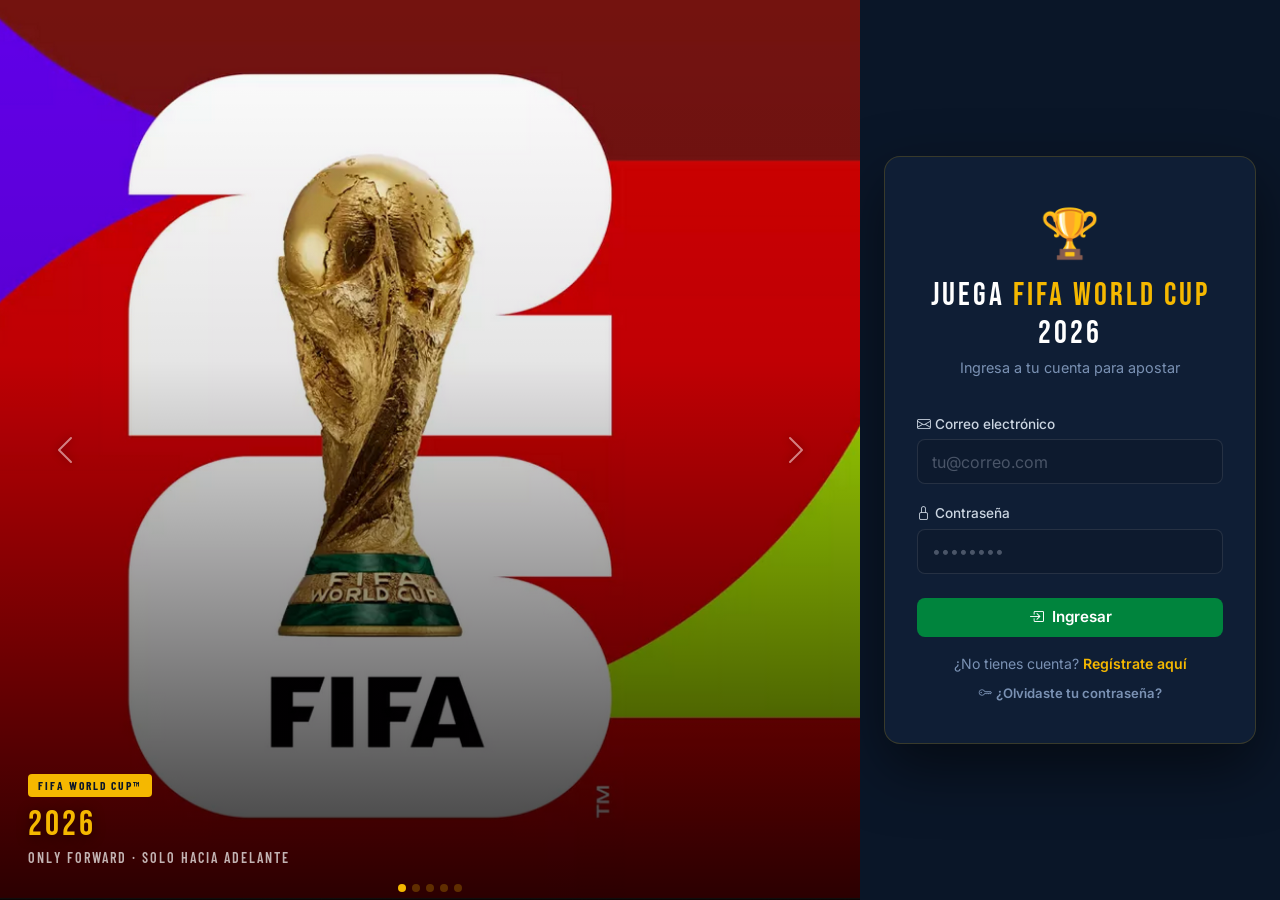
==== frontend/index.html @ bf416e82 "feat: foto de estadio en match cards - BD: columnas imagen_estadio y nombre_estadio en partidos - Ad" ====
<!DOCTYPE html>
<html lang="es">
<head>
  <meta charset="UTF-8" />
  <meta name="viewport" content="width=device-width, initial-scale=1.0" />
  <title>Polla FIFA WORLD CUP 2026 — Mis Apuestas</title>
  <link rel="stylesheet" href="https://cdn.jsdelivr.net/npm/bootstrap@5.3.3/dist/css/bootstrap.min.css" />
  <link rel="stylesheet" href="https://cdn.jsdelivr.net/npm/bootstrap-icons@1.11.3/font/bootstrap-icons.min.css" />
  <link rel="stylesheet" href="styles.css" />
</head>
<body>

<!-- Sidebar overlay + drawer -->
<div class="sidebar-overlay" id="sidebar-overlay"></div>
<div class="sidebar-drawer" id="sidebar-drawer">
  <div class="sidebar-header">
    <div class="sidebar-brand">JUEGA <span>FIFA</span> 2026 <span class="navbar-hosts"><span class="hflag">🇺🇸</span><span class="hflag">🇨🇦</span><span class="hflag">🇲🇽</span></span></div>
    <button class="sidebar-close" id="sidebar-close"><i class="bi bi-x-lg"></i></button>
  </div>
  <nav class="sidebar-nav">
    <a href="index.html" class="sidebar-link active"><i class="bi bi-controller"></i> Mis Apuestas</a>
    <a href="ranking.html" class="sidebar-link"><i class="bi bi-trophy"></i> Ranking</a>
    <a href="perfil.html" class="sidebar-link"><i class="bi bi-person-circle"></i> Perfil</a>
    <div class="sidebar-divider"></div>
    <a href="admin.html" class="sidebar-link sidebar-link-admin" id="sidebar-admin-link"><i class="bi bi-gear"></i> Panel Admin</a>
  </nav>
  <div class="sidebar-footer">
    <button class="sidebar-logout-btn" id="sidebar-logout"><i class="bi bi-box-arrow-right"></i> Cerrar sesión</button>
  </div>
</div>

<!-- Navbar -->
<nav class="navbar-wc d-flex align-items-center justify-content-between">
  <div class="d-flex align-items-center gap-2">
    <button class="nav-hamburger" id="nav-hamburger"><i class="bi bi-list"></i></button>
    <a class="navbar-brand-wc" href="index.html">
      JUEGA <span>FIFA WORLD CUP</span> 2026
      <span class="navbar-hosts">
        <span class="hflag" title="USA">🇺🇸</span>
        <span class="hflag" title="Canada">🇨🇦</span>
        <span class="hflag" title="México">🇲🇽</span>
      </span>
    </a>
  </div>
  <div class="d-flex align-items-center gap-2">
    <a href="ranking.html" class="btn-fifa-outline d-none d-sm-inline-block">
      <i class="bi bi-trophy me-1"></i> Ranking
    </a>
    <a href="perfil.html" class="btn-fifa-outline d-none d-sm-inline-block">
      <i class="bi bi-person-circle me-1"></i> Perfil
    </a>
    <button class="btn-danger-sm nav-logout-desktop" id="btn-logout">
      <i class="bi bi-box-arrow-right"></i> <span class="d-none d-sm-inline">Salir</span>
    </button>
  </div>
</nav>

<!-- Hero Carousel -->
<div class="hero-carousel-wrap">
  <div id="heroCarousel" class="carousel slide" data-bs-ride="carousel" data-bs-interval="5000">
    <div class="carousel-inner">

      <div class="carousel-item active">
        <div class="hero-carousel-item h1">
          <img src="img/fifa.jpg" alt="FIFA 2026" />
          <div class="hero-slide-content">
            <div class="hero-badge">🏆 FIFA WORLD CUP™ 2026</div>
            <h2>SOLO <span>HACIA</span> ADELANTE</h2>
            <p>48 equipos · 104 partidos · 16 sedes en 3 países</p>
          </div>
        </div>
      </div>

      <div class="carousel-item">
        <div class="hero-carousel-item h2">
          <img src="img/fifa1.png" alt="Sedes" />
          <div class="hero-slide-content">
            <div class="hero-badge">🌎 PAÍSES SEDE</div>
            <h2><span class="hero-flags">🇺🇸 🇨🇦 🇲🇽</span></h2>
            <p>Estados Unidos · Canadá · México — 11 jun al 19 jul 2026</p>
          </div>
        </div>
      </div>


      <div class="carousel-item">
        <div class="hero-carousel-item h3">
          <img src="img/host-cities.jpg" alt="Host Cities" />
          <div class="hero-slide-content">
            <div class="hero-badge">⚽ TU POLLA</div>
            <h2>APUESTA Y <span>GANA</span></h2>
            <p>Exacto = 3 pts · Ganador = 1 pt · Campeón = 5 pts</p>
          </div>
        </div>
      </div>

      <div class="carousel-item">
        <div class="hero-carousel-item h2">
          <img src="img/canada-cities.jpg" alt="Canadá" />
          <div class="hero-slide-content">
            <div class="hero-badge">🇨🇦 CANADÁ</div>
            <h2>VANCOUVER · <span>TORONTO</span></h2>
            <p>FIFA World Cup 2026™ Host Cities</p>
          </div>
        </div>
      </div>

      <div class="carousel-item">
        <div class="hero-carousel-item h2">
          <img src="img/estadio.jpg" alt="Estadio" />
          <div class="hero-slide-content">
            <h2>AZTECA<span> STADIUM</span></h2>
            <p>Estados Unidos · Canadá · México — 11 jun al 19 jul 2026</p>
          </div>
        </div>
      </div>



    </div>
    <button class="carousel-control-prev" type="button" data-bs-target="#heroCarousel" data-bs-slide="prev">
      <span class="carousel-control-prev-icon"></span>
    </button>
    <button class="carousel-control-next" type="button" data-bs-target="#heroCarousel" data-bs-slide="next">
      <span class="carousel-control-next-icon"></span>
    </button>
    <div class="carousel-indicators" style="bottom:.5rem">
      <button type="button" data-bs-target="#heroCarousel" data-bs-slide-to="0" class="active"></button>
      <button type="button" data-bs-target="#heroCarousel" data-bs-slide-to="1"></button>
      <button type="button" data-bs-target="#heroCarousel" data-bs-slide-to="2"></button>
      <button type="button" data-bs-target="#heroCarousel" data-bs-slide-to="3"></button>
      <button type="button" data-bs-target="#heroCarousel" data-bs-slide-to="4"></button>
    </div>
  </div>
</div>

<div class="page-wrap">

  <!-- Header -->
  <div class="page-header">
    <h1><i class="bi bi-soccer-ball" style="font-size:1.6rem;vertical-align:middle;margin-right:.4rem;color:var(--gold)"></i>MIS APUESTAS</h1>
    <p>Ingresa el marcador exacto que crees que va a ser en cada partido.</p>
  </div>

  <!-- Champion section -->
  <div class="campeon-card">
    <span class="campeon-trophy">🏆</span>
    <div class="campeon-info">
      <h3>Campeón del Mundial</h3>
      <p>Acertar el campeón te da <strong style="color:var(--gold)">5 puntos</strong> al final del torneo</p>
    </div>
    <div class="campeon-controls">
      <select id="sel-campeon" class="form-select">
        <option value="">— Elige un país —</option>
      </select>
      <button class="btn-fifa-gold" id="btn-campeon">
        <i class="bi bi-star me-1"></i> Apostar campeón
      </button>
    </div>
  </div>

  <!-- Phase tabs -->
  <div class="phase-tabs" id="tabs-fases"></div>

  <!-- Matches grid -->
  <div class="matches-grid" id="partidos-grid">
    <div class="empty-state">
      <span class="spinner-wc" style="width:2rem;height:2rem;border-width:3px"></span>
      <h3 style="margin-top:1rem">Cargando partidos...</h3>
    </div>
  </div>

</div>

<div id="toast-container"></div>

<script src="https://cdn.jsdelivr.net/npm/bootstrap@5.3.3/dist/js/bootstrap.bundle.min.js"></script>
<script>
const API    = "https://polla-api-production.up.railway.app";
const TOKEN  = localStorage.getItem("token");
const NOMBRE = localStorage.getItem("nombre") || "";
const ROL    = localStorage.getItem("rol") || "usuario";

if (!TOKEN) window.location.href = "login.html";

document.getElementById("btn-logout").addEventListener("click", () => {
  localStorage.clear();
  window.location.href = "login.html";
});

// ── Sidebar móvil ──
(function() {
  const hamburger = document.getElementById("nav-hamburger");
  const drawer    = document.getElementById("sidebar-drawer");
  const overlay   = document.getElementById("sidebar-overlay");
  const closeBtn  = document.getElementById("sidebar-close");
  const logoutBtn = document.getElementById("sidebar-logout");
  const adminLink = document.getElementById("sidebar-admin-link");
  if (localStorage.getItem("rol") === "admin") adminLink.style.display = "flex";
  function open()  { drawer.classList.add("open"); overlay.classList.add("open"); document.body.style.overflow = "hidden"; }
  function close() { drawer.classList.remove("open"); overlay.classList.remove("open"); document.body.style.overflow = ""; }
  hamburger.addEventListener("click", open);
  overlay.addEventListener("click", close);
  closeBtn.addEventListener("click", close);
  logoutBtn.addEventListener("click", () => { localStorage.clear(); window.location.href = "login.html"; });
})();

const EQUIPOS = [
  "🇦🇷 Argentina","🇧🇷 Brasil","🇫🇷 Francia","🇪🇸 España","🇩🇪 Alemania",
  "🇵🇹 Portugal","🏴󠁧󠁢󠁥󠁮󠁧󠁿 Inglaterra","🇳🇱 Países Bajos","🇧🇪 Bélgica","🇺🇾 Uruguay",
  "🇲🇽 México","🇺🇸 Estados Unidos","🇨🇦 Canadá","🇯🇵 Japón","🇰🇷 Corea del Sur",
  "🇲🇦 Marruecos","🇸🇳 Senegal","🇨🇴 Colombia","🇨🇱 Chile","🇨🇷 Costa Rica",
  "🇵🇱 Polonia","🇷🇸 Serbia","🇦🇺 Australia","🇬🇭 Ghana","🇸🇦 Arabia Saudita"
];

const selCampeon = document.getElementById("sel-campeon");
EQUIPOS.forEach(eq => {
  const opt = document.createElement("option");
  opt.value = eq;
  opt.textContent = eq;
  selCampeon.appendChild(opt);
});

function toast(msg, tipo = "success") {
  const t = document.createElement("div");
  t.className = `toast-wc toast-${tipo}`;
  t.textContent = msg;
  document.getElementById("toast-container").appendChild(t);
  setTimeout(() => t.remove(), 3500);
}

function headers() {
  return { "Content-Type": "application/json", "Authorization": `Bearer ${TOKEN}` };
}

function formatFecha(fechaStr) {
  const d = new Date(fechaStr);
  return d.toLocaleDateString("es-CL", {
    weekday: "short", day: "numeric", month: "short",
    hour: "2-digit", minute: "2-digit",
    timeZone: "America/Santiago"
  });
}

function estaAbierto(partido) {
  return !partido.finalizado && new Date() < new Date(partido.fecha);
}

async function cargarMiCampeon() {
  try {
    const res  = await fetch(`${API}/mi-campeon`, { headers: headers() });
    const data = await res.json();
    if (data.campeon) selCampeon.value = data.campeon;
  } catch (_) {}
}

document.getElementById("btn-campeon").addEventListener("click", async () => {
  const campeon = selCampeon.value;
  if (!campeon) { toast("Selecciona un equipo primero", "error"); return; }
  try {
    const res  = await fetch(`${API}/campeon`, {
      method: "POST", headers: headers(),
      body: JSON.stringify({ campeon })
    });
    const data = await res.json();
    if (!res.ok) { toast(data.error || "Error al apostar campeón", "error"); return; }
    toast(`✅ Campeón apostado: ${campeon}`);
  } catch (_) {
    toast("Error de conexión", "error");
  }
});

let partidos   = [];
let faseActiva = "";

async function cargarPartidos() {
  try {
    const res = await fetch(`${API}/partidos`, { headers: headers() });
    partidos  = await res.json();
    construirTabs();
    renderPartidos();
  } catch (_) {
    document.getElementById("partidos-grid").innerHTML = `
      <div class="empty-state">
        <span class="empty-icon">⚠️</span>
        <h3>No se pudo cargar los partidos</h3>
        <p>Verifica que el servidor esté activo</p>
      </div>`;
  }
}

function construirTabs() {
  const fases = [...new Set(partidos.map(p => p.fase))];
  faseActiva  = fases[0] || "";
  const cont  = document.getElementById("tabs-fases");
  cont.innerHTML = "";
  fases.forEach(fase => {
    const btn = document.createElement("button");
    btn.className = "phase-tab" + (fase === faseActiva ? " active" : "");
    btn.textContent = fase;
    btn.addEventListener("click", () => {
      faseActiva = fase;
      cont.querySelectorAll(".phase-tab").forEach(b => b.classList.remove("active"));
      btn.classList.add("active");
      renderPartidos();
    });
    cont.appendChild(btn);
  });
}

function renderPartidos() {
  const grid  = document.getElementById("partidos-grid");
  const lista = partidos.filter(p => p.fase === faseActiva);
  if (!lista.length) {
    grid.innerHTML = `<div class="empty-state"><span class="empty-icon">📭</span><h3>No hay partidos en esta fase</h3></div>`;
    return;
  }
  grid.innerHTML = lista.map(p => tarjetaPartido(p)).join("");
  lista.forEach(p => {
    const btn = document.getElementById(`btn-apostar-${p.id}`);
    if (btn) btn.addEventListener("click", () => registrarApuesta(p.id));
  });
}

function tarjetaPartido(p) {
  const abierto    = estaAbierto(p);
  const yaApostado = p.goles_local_apostado !== null && p.goles_local_apostado !== undefined;
  const intentos   = p.intentos || 0;
  const bloqueado  = yaApostado && intentos >= 2;
  const clases     = ["match-card", p.finalizado ? "finalizado" : "", yaApostado ? "apostado" : ""].join(" ");

  let puntosHTML = "";
  if (p.finalizado && yaApostado) {
    const pts = calcularPuntosLocal(p);
    const cls = pts === 3 ? "pts-3" : pts === 1 ? "pts-1" : "pts-0";
    const ico = pts === 3 ? "⭐" : pts === 1 ? "✓" : "✗";
    puntosHTML = `<div class="text-center mt-2">
      <span class="pts-badge ${cls}">${ico} ${pts} pt${pts !== 1 ? "s" : ""}</span>
    </div>`;
  }

  const centroVS = p.finalizado
    ? `<div class="result-score">${p.goles_local} - ${p.goles_visita}</div>`
    : `<div class="vs-label">VS</div>`;

  // Intento badge (only shown when match is open and user has bet)
  const intentoBadge = abierto && yaApostado ? `
    <div class="text-center mb-2">
      <span class="pts-badge ${bloqueado ? 'pts-0' : 'pts-1'}" style="font-size:.7rem;padding:.2rem .6rem">
        <i class="bi bi-${bloqueado ? 'lock-fill' : 'arrow-repeat'} me-1"></i>
        ${bloqueado ? 'Sin intentos' : `${intentos}/2 intentos`}
      </span>
    </div>` : "";

  let apuestaHTML;
  if (abierto && !bloqueado) {
    apuestaHTML = `
    ${intentoBadge}
    <div class="bet-inputs">
      <input type="number" class="bet-input" min="0" max="20"
             value="${yaApostado ? p.goles_local_apostado : 0}" id="gl-${p.id}" />
      <span class="bet-separator">–</span>
      <input type="number" class="bet-input" min="0" max="20"
             value="${yaApostado ? p.goles_visita_apostado : 0}" id="gv-${p.id}" />
    </div>
    <button class="btn-fifa-green w-100" id="btn-apostar-${p.id}">
      <i class="bi bi-${yaApostado ? 'pencil' : 'check-circle'} me-1"></i>
      ${yaApostado ? "Actualizar apuesta" : "Apostar"}
    </button>`;
  } else if (abierto && bloqueado) {
    apuestaHTML = `
    <div class="bet-inputs">
      <input type="number" class="bet-input" value="${p.goles_local_apostado}" disabled />
      <span class="bet-separator">–</span>
      <input type="number" class="bet-input" value="${p.goles_visita_apostado}" disabled />
    </div>
    <p class="match-closed-msg" style="color:var(--red)">
      <i class="bi bi-lock-fill me-1"></i>Límite de 2 intentos alcanzado
    </p>`;
  } else if (yaApostado) {
    apuestaHTML = `
    <div class="bet-inputs">
      <input type="number" class="bet-input" value="${p.goles_local_apostado}" disabled />
      <span class="bet-separator">–</span>
      <input type="number" class="bet-input" value="${p.goles_visita_apostado}" disabled />
    </div>
    <p class="match-closed-msg"><i class="bi bi-lock me-1"></i>Apuesta cerrada</p>`;
  } else {
    apuestaHTML = `<p class="match-closed-msg">No apostaste en este partido</p>`;
  }

  const estadioHTML = p.imagen_estadio ? `
    <div class="match-stadium">
      <img src="${p.imagen_estadio}" alt="${p.nombre_estadio || 'Estadio'}" loading="lazy" />
      <div class="match-stadium-overlay">
        <span class="match-phase-badge" style="margin:0">${p.fase}${p.grupo ? ` · ${p.grupo}` : ""}</span>
        ${p.nombre_estadio ? `<span class="match-stadium-name">${p.nombre_estadio}</span>` : ""}
      </div>
    </div>` : `<div class="match-phase-badge">${p.fase}${p.grupo ? ` · ${p.grupo}` : ""}</div>`;

  return `
    <div class="${clases}">
      ${estadioHTML}
      <div class="match-teams" style="${p.imagen_estadio ? 'margin-top:.5rem' : ''}">
        <div class="team-side">
          <span class="team-flag">${p.bandera_local}</span>
          <span class="team-name">${p.equipo_local}</span>
        </div>
        <div class="vs-center">${centroVS}</div>
        <div class="team-side">
          <span class="team-flag">${p.bandera_visita}</span>
          <span class="team-name">${p.equipo_visita}</span>
        </div>
      </div>
      <div class="match-date"><i class="bi bi-calendar3 me-1"></i>${formatFecha(p.fecha)}</div>
      ${apuestaHTML}
      ${puntosHTML}
    </div>`;
}

function calcularPuntosLocal(p) {
  const gl = p.goles_local_apostado, gv = p.goles_visita_apostado;
  const rl = p.goles_local, rv = p.goles_visita;
  if (gl === rl && gv === rv) return 3;
  const ganReal = rl > rv ? "L" : rv > rl ? "V" : "E";
  const ganAp   = gl > gv ? "L" : gv > gl ? "V" : "E";
  return ganReal === ganAp ? 1 : 0;
}

async function registrarApuesta(idPartido) {
  const gl = parseInt(document.getElementById(`gl-${idPartido}`).value);
  const gv = parseInt(document.getElementById(`gv-${idPartido}`).value);
  if (isNaN(gl) || isNaN(gv) || gl < 0 || gv < 0) { toast("Marcador inválido", "error"); return; }

  try {
    const res  = await fetch(`${API}/apostar`, {
      method: "POST", headers: headers(),
      body: JSON.stringify({ id_partido: idPartido, goles_local_apostado: gl, goles_visita_apostado: gv })
    });
    const data = await res.json();
    if (!res.ok) { toast(data.error || "Error al apostar", "error"); return; }
    toast("✅ Apuesta guardada");
    const idx = partidos.findIndex(p => p.id === idPartido);
    if (idx > -1) {
      partidos[idx].goles_local_apostado  = gl;
      partidos[idx].goles_visita_apostado = gv;
      partidos[idx].intentos = (partidos[idx].intentos || 0) + 1;
    }
    renderPartidos();
  } catch (_) {
    toast("Error de conexión", "error");
  }
}

cargarPartidos();
cargarMiCampeon();
</script>
</body>
</html>
---- frontend/styles.css ----
/* ============================================================
   FIFA World Cup 2026 — Custom Theme over Bootstrap 5
   ============================================================ */
@import url('https://fonts.googleapis.com/css2?family=Bebas+Neue&family=Barlow+Condensed:ital,wght@0,400;0,600;0,700;1,400&family=Inter:wght@400;500;600;700&display=swap');

:root {
  --navy:        #0A1628;
  --navy-light:  #111f38;
  --fifa-blue:   #003DA5;
  --gold:        #F5B800;
  --gold-dark:   #C99A00;
  --green:       #00843D;
  --green-dark:  #006B31;
  --red:         #E8192C;
  --card-bg:     #0f1e35;
  --card-border: rgba(245,184,0,.18);
  --text-sub:    #7a91b3;
  --input-bg:    #0d1a2e;
}

*, *::before, *::after { box-sizing: border-box; }
body {
  background-color: var(--navy);
  color: #e2e8f0;
  font-family: 'Inter', sans-serif;
  min-height: 100vh;
}

/* ── Navbar ── */
.navbar-wc {
  background: linear-gradient(135deg, #060e1c 0%, #0a1e3d 100%);
  border-bottom: 2px solid var(--gold);
  padding: .75rem 1.5rem;
}
.navbar-brand-wc {
  font-family: 'Bebas Neue', sans-serif;
  font-size: clamp(.85rem, 3.8vw, 1.6rem);
  letter-spacing: clamp(1px, .5vw, 3px);
  color: #fff !important;
  text-decoration: none;
  white-space: nowrap;
  line-height: 1.15;
}
.navbar-brand-wc span { color: var(--gold); }
.badge-admin {
  font-size: .55rem;
  background: var(--red);
  color: #fff;
  padding: 2px 7px;
  border-radius: 4px;
  vertical-align: middle;
  letter-spacing: 1px;
  font-family: 'Inter', sans-serif;
  font-weight: 700;
}

/* ── Auth pages ── */
.auth-wrap {
  min-height: 100vh;
  display: flex;
  align-items: center;
  justify-content: center;
  background: linear-gradient(135deg, #060e1c 0%, #0a1e3d 50%, #06120a 100%);
  padding: 2rem 1rem;
  position: relative;
  overflow: hidden;
}
.auth-wrap::before {
  content: "⚽";
  font-size: 22rem;
  position: absolute;
  opacity: .03;
  right: -4rem;
  bottom: -5rem;
  pointer-events: none;
  user-select: none;
}
.auth-card {
  background: var(--card-bg);
  border: 1px solid var(--card-border);
  border-radius: 16px;
  padding: 2.5rem 2rem;
  width: 100%;
  max-width: 420px;
  box-shadow: 0 24px 60px rgba(0,0,0,.5);
}
.auth-logo { text-align: center; margin-bottom: 2rem; }
.auth-logo .trophy { font-size: 3rem; display: block; margin-bottom: .5rem; }
.auth-logo h1 {
  font-family: 'Bebas Neue', sans-serif;
  font-size: 2rem;
  letter-spacing: 3px;
  color: #fff;
  margin: 0;
}
.auth-logo h1 span { color: var(--gold); }
.auth-logo p { color: var(--text-sub); font-size: .9rem; margin: .25rem 0 0; }

/* ── Form controls ── */
.form-label { color: #cbd5e1; font-size: .85rem; font-weight: 500; margin-bottom: .3rem; }
.form-control, .form-select {
  background: var(--input-bg) !important;
  border: 1px solid rgba(255,255,255,.1) !important;
  color: #e2e8f0 !important;
  border-radius: 8px !important;
  padding: .6rem .9rem !important;
  transition: border-color .2s;
}
.form-control:focus, .form-select:focus {
  border-color: var(--gold) !important;
  box-shadow: 0 0 0 3px rgba(245,184,0,.15) !important;
  outline: none;
}
.form-control::placeholder { color: #4a5568 !important; }
.form-select option { background: #0d1a2e; }

/* ── Buttons ── */
.btn-fifa-green {
  background: var(--green);
  color: #fff;
  border: none;
  font-weight: 600;
  border-radius: 8px;
  padding: .6rem 1.2rem;
  transition: background .2s, transform .1s;
  cursor: pointer;
  display: inline-block;
  text-align: center;
  font-size: .95rem;
}
.btn-fifa-green:hover  { background: var(--green-dark); color: #fff; transform: translateY(-1px); }
.btn-fifa-green:active { transform: translateY(0); }
.btn-fifa-green:disabled { opacity: .6; cursor: not-allowed; transform: none; }

.btn-fifa-gold {
  background: var(--gold);
  color: var(--navy);
  border: none;
  font-weight: 700;
  border-radius: 8px;
  padding: .6rem 1.2rem;
  transition: background .2s, transform .1s;
  cursor: pointer;
  display: inline-block;
  font-size: .95rem;
}
.btn-fifa-gold:hover  { background: var(--gold-dark); color: var(--navy); transform: translateY(-1px); }
.btn-fifa-gold:active { transform: translateY(0); }

.btn-fifa-outline {
  background: transparent;
  color: var(--text-sub);
  border: 1px solid rgba(255,255,255,.15);
  font-weight: 500;
  border-radius: 8px;
  padding: .5rem 1rem;
  transition: all .2s;
  cursor: pointer;
  font-size: .9rem;
  text-decoration: none;
  display: inline-block;
}
.btn-fifa-outline:hover { border-color: var(--gold); color: var(--gold); }

.btn-danger-sm {
  background: transparent;
  color: var(--red);
  border: 1px solid var(--red);
  font-weight: 600;
  border-radius: 8px;
  padding: .4rem .85rem;
  font-size: .84rem;
  transition: all .2s;
  cursor: pointer;
}
.btn-danger-sm:hover { background: var(--red); color: #fff; }

/* ── Alert / Error ── */
.alert-wc {
  background: rgba(232,25,44,.12);
  border: 1px solid rgba(232,25,44,.35);
  color: #fca5a5;
  border-radius: 8px;
  padding: .65rem .9rem;
  font-size: .88rem;
  display: none;
  margin-bottom: 1rem;
}
.alert-wc.visible { display: block; }

/* ── Auth footer ── */
.auth-footer { text-align: center; margin-top: 1.25rem; color: var(--text-sub); font-size: .88rem; }
.auth-footer a { color: var(--gold); text-decoration: none; font-weight: 600; }
.auth-footer a:hover { text-decoration: underline; }

/* ── Page wrap ── */
.page-wrap { max-width: 1100px; margin: 0 auto; padding: 2rem 1.5rem; }
.page-header { margin-bottom: 2rem; }
.page-header h1 {
  font-family: 'Bebas Neue', sans-serif;
  font-size: 2.2rem;
  letter-spacing: 2px;
  color: #fff;
  margin: 0;
}
.page-header p { color: var(--text-sub); margin: .3rem 0 0; font-size: .92rem; }

/* ── Champion card ── */
.campeon-card {
  background: linear-gradient(135deg, #14253d 0%, #1a2f50 100%);
  border: 1px solid rgba(245,184,0,.3);
  border-radius: 14px;
  padding: 1.5rem;
  margin-bottom: 2rem;
  display: flex;
  align-items: center;
  gap: 1.25rem;
  flex-wrap: wrap;
}
.campeon-trophy { font-size: 2.8rem; flex-shrink: 0; }
.campeon-info { flex: 1; min-width: 160px; }
.campeon-info h3 {
  font-family: 'Barlow Condensed', sans-serif;
  font-size: 1.1rem;
  font-weight: 700;
  text-transform: uppercase;
  letter-spacing: 1.5px;
  color: var(--gold);
  margin: 0 0 .2rem;
}
.campeon-info p { color: var(--text-sub); font-size: .88rem; margin: 0; }
.campeon-controls { display: flex; gap: .75rem; align-items: center; flex-wrap: wrap; }
.campeon-controls .form-select { min-width: 190px; }

/* ── Phase tabs ── */
.phase-tabs { display: flex; gap: .5rem; flex-wrap: wrap; margin-bottom: 1.5rem; }
.phase-tab {
  background: rgba(255,255,255,.06);
  border: 1px solid rgba(255,255,255,.1);
  color: var(--text-sub);
  border-radius: 20px;
  padding: .35rem 1rem;
  font-size: .85rem;
  font-weight: 700;
  cursor: pointer;
  transition: all .2s;
  font-family: 'Barlow Condensed', sans-serif;
  letter-spacing: .5px;
  text-transform: uppercase;
}
.phase-tab:hover  { border-color: var(--gold); color: var(--gold); }
.phase-tab.active { background: var(--gold); border-color: var(--gold); color: var(--navy); }

/* ── Match stadium photo ── */
.match-stadium {
  height: 130px;
  position: relative;
  overflow: hidden;
  margin: -1.25rem -1.25rem .85rem;
  border-radius: 13px 13px 0 0;
  flex-shrink: 0;
}
.match-stadium img {
  width: 100%; height: 100%;
  object-fit: cover;
  object-position: center;
  display: block;
  transition: transform .4s ease;
}
.match-card:hover .match-stadium img { transform: scale(1.04); }
.match-stadium-overlay {
  position: absolute;
  inset: 0;
  background: linear-gradient(to top, rgba(6,14,28,.92) 0%, rgba(6,14,28,.3) 55%, transparent 100%);
  display: flex;
  flex-direction: column;
  justify-content: flex-end;
  padding: .6rem .85rem;
  gap: .2rem;
}
.match-stadium-name {
  font-family: 'Barlow Condensed', sans-serif;
  font-size: .7rem;
  font-weight: 600;
  letter-spacing: 1.5px;
  text-transform: uppercase;
  color: rgba(255,255,255,.6);
}

/* ── Match grid ── */
.matches-grid {
  display: grid;
  grid-template-columns: repeat(auto-fill, minmax(285px, 1fr));
  gap: 1.25rem;
}

/* ── Match card ── */
.match-card {
  background: var(--card-bg);
  border: 1px solid var(--card-border);
  border-radius: 14px;
  padding: 1.25rem;
  transition: transform .2s, box-shadow .2s;
  position: relative;
  overflow: hidden;
}
.match-card:hover { transform: translateY(-2px); box-shadow: 0 8px 30px rgba(0,0,0,.35); }
.match-card.finalizado { border-color: rgba(245,184,0,.45); }
.match-card.apostado::after {
  content: "";
  position: absolute;
  top: 0; left: 0;
  width: 4px; height: 100%;
  background: var(--green);
  border-radius: 14px 0 0 14px;
}

.match-phase-badge {
  font-family: 'Barlow Condensed', sans-serif;
  font-size: .72rem;
  font-weight: 700;
  text-transform: uppercase;
  letter-spacing: 1.5px;
  color: var(--text-sub);
  margin-bottom: .75rem;
}
.match-teams {
  display: grid;
  grid-template-columns: 1fr auto 1fr;
  align-items: center;
  gap: .5rem;
  margin-bottom: .75rem;
}
.team-side { text-align: center; }
.team-flag { font-size: 2rem; display: block; margin-bottom: .25rem; }
.team-name {
  font-family: 'Barlow Condensed', sans-serif;
  font-weight: 700;
  font-size: .95rem;
  color: #e2e8f0;
  text-transform: uppercase;
  letter-spacing: .5px;
}
.vs-center { text-align: center; }
.vs-label {
  font-family: 'Bebas Neue', sans-serif;
  font-size: 1.3rem;
  color: var(--text-sub);
  letter-spacing: 2px;
}
.result-score {
  font-family: 'Bebas Neue', sans-serif;
  font-size: 2rem;
  color: var(--gold);
  letter-spacing: 3px;
  line-height: 1;
}
.match-date {
  text-align: center;
  color: var(--text-sub);
  font-size: .78rem;
  margin-bottom: .75rem;
  padding-bottom: .75rem;
  border-bottom: 1px solid rgba(255,255,255,.06);
}

/* ── Bet inputs ── */
.bet-inputs {
  display: flex;
  align-items: center;
  justify-content: center;
  gap: .5rem;
  margin-bottom: .75rem;
}
.bet-input {
  background: var(--input-bg) !important;
  border: 1px solid rgba(255,255,255,.12) !important;
  color: #fff !important;
  border-radius: 8px !important;
  width: 64px;
  height: 44px;
  text-align: center;
  font-size: 1.3rem;
  font-family: 'Bebas Neue', sans-serif;
  letter-spacing: 1px;
}
.bet-input:focus {
  border-color: var(--gold) !important;
  box-shadow: 0 0 0 3px rgba(245,184,0,.15) !important;
  outline: none;
}
.bet-input:disabled { opacity: .55; }
.bet-separator {
  color: var(--text-sub);
  font-family: 'Bebas Neue', sans-serif;
  font-size: 1.5rem;
}
.match-closed-msg { text-align: center; color: var(--text-sub); font-size: .8rem; padding: .4rem 0; }

/* ── Points badge ── */
.pts-badge {
  display: inline-block;
  font-family: 'Bebas Neue', sans-serif;
  letter-spacing: 1px;
  padding: .25rem .7rem;
  border-radius: 20px;
  font-size: .95rem;
  text-align: center;
}
.pts-3 { background: rgba(245,184,0,.15); color: var(--gold); border: 1px solid rgba(245,184,0,.4); }
.pts-1 { background: rgba(0,132,61,.15); color: #4ade80; border: 1px solid rgba(0,132,61,.4); }
.pts-0 { background: rgba(232,25,44,.12); color: #f87171; border: 1px solid rgba(232,25,44,.3); }

/* ── Empty state ── */
.empty-state {
  text-align: center;
  padding: 4rem 1rem;
  color: var(--text-sub);
  grid-column: 1 / -1;
}
.empty-state .empty-icon { font-size: 3rem; display: block; margin-bottom: 1rem; }
.empty-state h3 { color: #94a3b8; font-size: 1.1rem; margin: 0; }
.empty-state p { font-size: .88rem; margin: .5rem 0 0; }

/* ── Ranking ── */
.ranking-card {
  background: var(--card-bg);
  border: 1px solid var(--card-border);
  border-radius: 14px;
  overflow: hidden;
}
.ranking-table { width: 100%; border-collapse: collapse; }
.ranking-table thead th {
  background: rgba(245,184,0,.08);
  color: var(--gold);
  font-family: 'Barlow Condensed', sans-serif;
  font-weight: 700;
  text-transform: uppercase;
  letter-spacing: 1px;
  font-size: .85rem;
  padding: .9rem 1rem;
  border-bottom: 1px solid rgba(245,184,0,.15);
  white-space: nowrap;
}
.ranking-table tbody tr { border-bottom: 1px solid rgba(255,255,255,.05); transition: background .15s; }
.ranking-table tbody tr:hover { background: rgba(255,255,255,.03); }
.ranking-table tbody tr.yo-row { background: rgba(245,184,0,.06); }
.ranking-table tbody td { padding: .8rem 1rem; font-size: .92rem; }

.pos-medal {
  display: inline-flex; align-items: center; justify-content: center;
  width: 30px; height: 30px; border-radius: 50%;
  font-family: 'Bebas Neue', sans-serif; font-size: 1rem; font-weight: 700;
}
.pos-1 { background: linear-gradient(135deg,#F5B800,#ffdd00); color: #1a1a00; }
.pos-2 { background: linear-gradient(135deg,#94a3b8,#cbd5e1); color: #1a1a1a; }
.pos-3 { background: linear-gradient(135deg,#b45309,#d97706); color: #fff; }
.pos-n { background: rgba(255,255,255,.08); color: var(--text-sub); }

.yo-tag {
  background: var(--fifa-blue);
  color: #fff;
  font-size: .65rem;
  font-weight: 700;
  padding: 1px 6px;
  border-radius: 4px;
  margin-left: .4rem;
  vertical-align: middle;
  letter-spacing: .5px;
}
.pts-total { font-family: 'Bebas Neue', sans-serif; font-size: 1.4rem; color: var(--gold); letter-spacing: 1px; }
.legend-bar {
  text-align: right; color: var(--text-sub); font-size: .78rem;
  padding: .75rem 1rem; border-top: 1px solid rgba(255,255,255,.05);
}

/* ── Admin ── */
.admin-card {
  background: var(--card-bg);
  border: 1px solid var(--card-border);
  border-radius: 14px;
  padding: 1.5rem;
  height: 100%;
}
.admin-card-title {
  font-family: 'Barlow Condensed', sans-serif;
  font-size: 1.05rem;
  font-weight: 700;
  text-transform: uppercase;
  letter-spacing: 1px;
  color: var(--gold);
  margin-bottom: 1.25rem;
  display: flex;
  align-items: center;
  gap: .5rem;
}
.result-row { display: grid; grid-template-columns: 1fr 28px 1fr; gap: .75rem; align-items: end; }
.result-sep { color: var(--text-sub); font-family: 'Bebas Neue', sans-serif; font-size: 1.6rem; text-align: center; padding-bottom: .4rem; }
.msg-ok  { color: #4ade80; font-size: .85rem; margin-top: .6rem; }
.msg-err { color: #f87171; font-size: .85rem; margin-top: .6rem; }

/* ── Toast ── */
#toast-container {
  position: fixed; bottom: 1.5rem; right: 1.5rem; z-index: 9999;
  display: flex; flex-direction: column; gap: .5rem;
}
.toast-wc {
  min-width: 240px; padding: .75rem 1.1rem; border-radius: 10px;
  font-size: .9rem; font-weight: 600; box-shadow: 0 8px 24px rgba(0,0,0,.4);
  animation: slideIn .3s ease;
}
.toast-success { background: var(--green); color: #fff; }
.toast-error   { background: var(--red); color: #fff; }
@keyframes slideIn { from { opacity:0; transform:translateX(20px); } to { opacity:1; transform:translateX(0); } }

/* ── Spinner ── */
.spinner-wc {
  width: 18px; height: 18px;
  border: 2px solid rgba(255,255,255,.3);
  border-top-color: #fff;
  border-radius: 50%;
  display: inline-block;
  animation: spin .65s linear infinite;
  vertical-align: middle;
  margin-right: .3rem;
}
@keyframes spin { to { transform: rotate(360deg); } }

/* ── Navbar host-country flags ── */
.navbar-hosts {
  display: flex;
  align-items: center;
  gap: .1rem;
  margin-left: .5rem;
}
.navbar-hosts .hflag {
  font-size: 1.15rem;
  line-height: 1;
  opacity: .85;
  transition: opacity .2s, transform .2s;
}
.navbar-hosts .hflag:hover { opacity: 1; transform: scale(1.2); }

/* ── Auth split layout ── */
.auth-split {
  height: 100vh;
  display: flex;
  align-items: stretch;
  overflow: hidden;
}
.auth-split-carousel {
  flex: 1 1 0;
  position: relative;
  overflow: hidden;
}
.auth-split-form {
  flex: 0 0 420px;
  display: flex;
  align-items: center;
  justify-content: center;
  background: var(--navy);
  padding: 2rem 1.5rem;
  overflow-y: auto;
}
@media (max-width: 900px) {
  .auth-split { flex-direction: column; height: auto; min-height: 100vh; }
  .auth-split-carousel { flex: 0 0 45vw; min-height: 45vw; max-height: 50vh; }
  .auth-split-form { flex: 1; width: 100%; min-height: 0; }
}
@media (max-width: 576px) {
  .auth-split-carousel { flex: 0 0 52vw; min-height: 52vw; max-height: 55vw; }
}

/* ── FIFA Carousel (auth) ── */
.fifa-carousel,
.fifa-carousel .carousel-inner,
.fifa-carousel .carousel-item { height: 100%; }

/* Image-based slide */
.carousel-slide-img {
  height: 100%;
  position: relative;
  overflow: hidden;
}
.carousel-slide-img img {
  width: 100%;
  height: 100%;
  object-fit: cover;
  object-position: center;
  display: block;
}
.carousel-slide-img .slide-overlay {
  position: absolute;
  inset: 0;
  background: linear-gradient(to top, rgba(0,0,0,.75) 0%, rgba(0,0,0,.2) 50%, transparent 100%);
  display: flex;
  flex-direction: column;
  align-items: flex-start;
  justify-content: flex-end;
  padding: 2rem 1.75rem;
}
.slide-overlay-title {
  font-family: 'Bebas Neue', sans-serif;
  font-size: clamp(1.4rem, 3.5vw, 2.2rem);
  letter-spacing: 3px;
  color: #fff;
  line-height: 1;
  margin: 0;
  text-shadow: 0 2px 12px rgba(0,0,0,.5);
}
.slide-overlay-title span { color: var(--gold); }
.slide-overlay-sub {
  font-family: 'Barlow Condensed', sans-serif;
  font-size: .88rem;
  font-weight: 600;
  letter-spacing: 2px;
  text-transform: uppercase;
  color: rgba(255,255,255,.7);
  margin: .3rem 0 0;
}
.slide-overlay-badge {
  display: inline-block;
  background: var(--gold);
  color: var(--navy);
  font-family: 'Barlow Condensed', sans-serif;
  font-size: .72rem;
  font-weight: 700;
  letter-spacing: 2px;
  text-transform: uppercase;
  padding: .2rem .65rem;
  border-radius: 4px;
  margin-bottom: .6rem;
}

/* CSS-only fallback slides (used when no image) */
.carousel-slide {
  height: 100%;
  min-height: 400px;
  display: flex;
  flex-direction: column;
  align-items: center;
  justify-content: center;
  padding: 2.5rem 2rem;
  position: relative;
  overflow: hidden;
  text-align: center;
}

/* Slide 1 — Logo 26 */
.slide-logo {
  background: #000;
}
.slide-logo::before {
  content: "";
  position: absolute; inset: 0;
  background: radial-gradient(ellipse at 60% 40%, rgba(245,184,0,.18) 0%, transparent 70%);
}
.slide-26 {
  font-family: 'Bebas Neue', sans-serif;
  font-size: clamp(7rem, 16vw, 12rem);
  line-height: .85;
  color: #111;
  letter-spacing: -4px;
  position: relative;
  z-index: 1;
  text-shadow: none;
  -webkit-text-stroke: 2px rgba(245,184,0,.3);
}
.slide-trophy-center {
  position: absolute;
  font-size: clamp(5rem, 12vw, 9rem);
  z-index: 2;
  filter: drop-shadow(0 0 30px rgba(245,184,0,.6));
  animation: floatTrophy 3s ease-in-out infinite;
}
@keyframes floatTrophy {
  0%, 100% { transform: translateY(0); }
  50%       { transform: translateY(-10px); }
}
.slide-fifa-label {
  font-family: 'Bebas Neue', sans-serif;
  font-size: 1.8rem;
  color: #fff;
  letter-spacing: 8px;
  position: relative;
  z-index: 2;
  margin-top: .5rem;
}
.slide-tagline {
  font-family: 'Barlow Condensed', sans-serif;
  font-size: .9rem;
  font-weight: 700;
  letter-spacing: 3px;
  text-transform: uppercase;
  color: var(--gold);
  position: relative;
  z-index: 2;
  margin-top: .5rem;
}

/* Slide 2 — Host countries */
.slide-hosts {
  background: linear-gradient(160deg, #003DA5 0%, #001f6b 60%, #0a1628 100%);
}
.slide-hosts::before {
  content: "";
  position: absolute; inset: 0;
  background: url("data:image/svg+xml,%3Csvg width='60' height='60' viewBox='0 0 60 60' xmlns='http://www.w3.org/2000/svg'%3E%3Ccircle cx='30' cy='30' r='1' fill='rgba(255,255,255,0.05)'/%3E%3C/svg%3E");
}
.slide-hosts-title {
  font-family: 'Bebas Neue', sans-serif;
  font-size: 1rem;
  letter-spacing: 4px;
  color: rgba(255,255,255,.6);
  margin-bottom: .5rem;
  position: relative;
}
.slide-hosts-subtitle {
  font-family: 'Bebas Neue', sans-serif;
  font-size: clamp(2rem, 6vw, 3.5rem);
  letter-spacing: 2px;
  color: #fff;
  margin-bottom: 1.5rem;
  position: relative;
  line-height: 1;
}
.host-country-card {
  background: rgba(255,255,255,.08);
  border: 1px solid rgba(255,255,255,.15);
  border-radius: 12px;
  padding: .75rem 1rem;
  position: relative;
  transition: transform .2s;
  min-width: 90px;
}
.host-flag   { font-size: 2.2rem; display: block; margin-bottom: .3rem; }
.host-name   {
  font-family: 'Barlow Condensed', sans-serif;
  font-weight: 700;
  font-size: .85rem;
  letter-spacing: 1px;
  text-transform: uppercase;
  color: #fff;
}

/* Slide 3 — Sedes */
.slide-sedes {
  background: linear-gradient(160deg, #0a2a0a 0%, #0d1a2e 100%);
}
.slide-sedes::after {
  content: "⚽";
  position: absolute;
  font-size: 18rem;
  opacity: .04;
  right: -3rem; bottom: -3rem;
  pointer-events: none;
}
.sedes-grid {
  display: grid;
  grid-template-columns: repeat(3, 1fr);
  gap: .4rem;
  position: relative;
  z-index: 1;
  width: 100%;
  max-width: 380px;
}
.sede-pill {
  background: rgba(0,132,61,.15);
  border: 1px solid rgba(0,132,61,.35);
  border-radius: 20px;
  padding: .3rem .6rem;
  font-family: 'Barlow Condensed', sans-serif;
  font-size: .72rem;
  font-weight: 700;
  letter-spacing: .5px;
  color: #4ade80;
  text-transform: uppercase;
  white-space: nowrap;
  overflow: hidden;
  text-overflow: ellipsis;
}
.sede-pill.canada { background: rgba(220,38,38,.12); border-color: rgba(220,38,38,.3); color: #fca5a5; }
.sede-pill.mexico { background: rgba(245,184,0,.1); border-color: rgba(245,184,0,.3); color: var(--gold); }

/* Slide 4 — How to play */
.slide-howto {
  background: linear-gradient(160deg, #1a0a00 0%, #2a1500 40%, #0a1628 100%);
}
.howto-rule {
  display: flex;
  align-items: center;
  gap: .75rem;
  background: rgba(255,255,255,.05);
  border: 1px solid rgba(255,255,255,.08);
  border-radius: 10px;
  padding: .7rem 1rem;
  text-align: left;
  width: 100%;
  max-width: 320px;
}
.howto-pts {
  font-family: 'Bebas Neue', sans-serif;
  font-size: 2rem;
  line-height: 1;
  min-width: 40px;
  text-align: center;
}
.howto-desc {
  font-size: .82rem;
  color: #cbd5e1;
  line-height: 1.3;
}
.howto-desc strong { color: #fff; }

/* Carousel controls */
.fifa-carousel .carousel-control-prev-icon,
.fifa-carousel .carousel-control-next-icon {
  filter: drop-shadow(0 0 4px rgba(0,0,0,.8));
}
.fifa-carousel .carousel-indicators [data-bs-target] {
  width: 8px; height: 8px;
  border-radius: 50%;
  background-color: rgba(245,184,0,.5);
  border: none;
}
.fifa-carousel .carousel-indicators .active {
  background-color: var(--gold);
}

/* Index hero carousel */
.hero-carousel-wrap {
  width: 100%;
  margin-bottom: 0;
}
.hero-carousel-item {
  height: clamp(220px, 38vw, 420px);
  position: relative;
  overflow: hidden;
}
.hero-carousel-item img {
  width: 100%;
  height: 100%;
  object-fit: cover;
  object-position: center;
  display: block;
}
.hero-carousel-item::before {
  content: "";
  position: absolute; inset: 0; z-index: 1;
  background: linear-gradient(90deg, rgba(0,0,0,.65) 0%, rgba(0,0,0,.15) 60%, transparent 100%);
}
/* fallback gradient backgrounds when no image */
.hero-carousel-item.h1 { background: linear-gradient(120deg, #000 0%, #1a1200 100%); }
.hero-carousel-item.h2 { background: linear-gradient(120deg, #003DA5 0%, #001f6b 100%); }
.hero-carousel-item.h3 { background: linear-gradient(120deg, #0a2a0a 0%, #0d1a2e 100%); }

.hero-slide-content {
  position: absolute;
  inset: 0; z-index: 2;
  display: flex;
  flex-direction: column;
  justify-content: flex-end;
  padding: clamp(1rem, 3vw, 2.5rem) clamp(1.25rem, 4vw, 3rem);
}
.hero-slide-content h2 {
  font-family: 'Bebas Neue', sans-serif;
  font-size: clamp(1.6rem, 5vw, 3rem);
  letter-spacing: 3px;
  color: #fff;
  margin: 0;
  line-height: 1;
  text-shadow: 0 2px 12px rgba(0,0,0,.4);
}
.hero-slide-content h2 span { color: var(--gold); }
.hero-slide-content p {
  color: rgba(255,255,255,.8);
  font-size: clamp(.78rem, 1.5vw, .95rem);
  margin: .35rem 0 0;
}
.hero-badge {
  display: inline-flex; align-items: center; gap: .4rem;
  background: rgba(245,184,0,.2); border: 1px solid rgba(245,184,0,.5);
  border-radius: 20px; padding: .2rem .85rem;
  font-family: 'Barlow Condensed', sans-serif; font-size: .78rem; font-weight: 700;
  color: var(--gold); letter-spacing: 1px; text-transform: uppercase;
  margin-bottom: .6rem; width: fit-content;
}
.hero-flags { font-size: clamp(1.2rem, 3vw, 1.8rem); letter-spacing: .3rem; }

/* ── Mobile sidebar ── */
.nav-hamburger {
  background: transparent;
  border: 1px solid rgba(255,255,255,.18);
  color: #fff;
  padding: .42rem .6rem;
  border-radius: 8px;
  font-size: 1.35rem;
  cursor: pointer;
  line-height: 1;
  display: none;
}

.sidebar-overlay {
  position: fixed;
  inset: 0;
  background: rgba(0,0,0,.6);
  z-index: 1040;
  opacity: 0;
  pointer-events: none;
  transition: opacity .3s;
}
.sidebar-overlay.open { opacity: 1; pointer-events: all; }

.sidebar-drawer {
  position: fixed;
  top: 0; left: 0;
  width: 270px;
  height: 100%;
  background: linear-gradient(160deg, #060e1c 0%, #0b2040 100%);
  border-right: 1px solid rgba(245,184,0,.2);
  z-index: 1050;
  transform: translateX(-100%);
  transition: transform .3s cubic-bezier(.4,0,.2,1);
  display: flex;
  flex-direction: column;
  overflow: hidden;
}
.sidebar-drawer.open { transform: translateX(0); }

.sidebar-header {
  display: flex;
  align-items: center;
  justify-content: space-between;
  padding: 1rem 1.25rem;
  border-bottom: 1px solid rgba(245,184,0,.15);
  flex-shrink: 0;
}
.sidebar-brand {
  font-family: 'Bebas Neue', sans-serif;
  font-size: 1.15rem;
  letter-spacing: 2px;
  color: #fff;
  display: flex;
  align-items: center;
  gap: .4rem;
  flex-wrap: wrap;
}
.sidebar-brand span { color: var(--gold); }
.sidebar-close {
  background: transparent;
  border: none;
  color: var(--text-sub);
  font-size: 1.2rem;
  cursor: pointer;
  padding: .2rem .35rem;
  border-radius: 6px;
  transition: color .15s, background .15s;
  flex-shrink: 0;
}
.sidebar-close:hover { color: #fff; background: rgba(255,255,255,.07); }

.sidebar-nav {
  flex: 1;
  padding: .75rem 0;
  overflow-y: auto;
}
.sidebar-link {
  display: flex;
  align-items: center;
  gap: .8rem;
  padding: .85rem 1.5rem;
  color: #cbd5e1;
  text-decoration: none;
  font-size: .95rem;
  font-weight: 500;
  border-left: 3px solid transparent;
  transition: background .15s, color .15s, border-color .15s;
}
.sidebar-link:hover { background: rgba(245,184,0,.06); color: var(--gold); border-left-color: rgba(245,184,0,.4); }
.sidebar-link.active { background: rgba(245,184,0,.1); color: var(--gold); border-left-color: var(--gold); font-weight: 600; }
.sidebar-link i { font-size: 1.1rem; width: 1.3rem; text-align: center; flex-shrink: 0; }
.sidebar-link-admin { display: none; }

.sidebar-divider { height: 1px; background: rgba(255,255,255,.07); margin: .5rem 1.25rem; }

.sidebar-footer {
  padding: 1rem 1.25rem;
  border-top: 1px solid rgba(255,255,255,.07);
  flex-shrink: 0;
}
.sidebar-logout-btn {
  display: flex;
  align-items: center;
  gap: .6rem;
  width: 100%;
  background: transparent;
  border: 1px solid rgba(232,25,44,.35);
  color: var(--red);
  border-radius: 8px;
  padding: .65rem 1rem;
  font-size: .9rem;
  font-weight: 600;
  cursor: pointer;
  transition: all .2s;
}
.sidebar-logout-btn:hover { background: var(--red); color: #fff; border-color: var(--red); }

/* Show hamburger + hide logout-btn on mobile */
@media (max-width: 575px) {
  .nav-hamburger { display: inline-block; }
  .btn-danger-sm.nav-logout-desktop { display: none !important; }
}

/* ── Responsive — tablet ── */
@media (max-width: 767px) {
  .page-header h1  { font-size: 1.75rem; }
  .admin-card      { padding: 1.1rem; }
  .ranking-table tbody td { padding: .7rem .75rem; }
  .ranking-table thead th { padding: .7rem .75rem; font-size: .78rem; }
  .modal-dialog    { margin: .75rem; }
}

/* ── Responsive — móvil ── */
@media (max-width: 575px) {
  /* Navbar */
  .navbar-wc { padding: .55rem .75rem; }

  /* Page */
  .page-wrap  { padding: .75rem; }
  .page-header { margin-bottom: 1.25rem; }
  .page-header h1 { font-size: 1.45rem; }
  .page-header p  { font-size: .82rem; }

  /* Cards */
  .admin-card { padding: .9rem; }
  .admin-card-title { font-size: .9rem; margin-bottom: 1rem; }
  .match-card { padding: 1rem; }
  .ranking-card { border-radius: 10px; }

  /* Matches grid */
  .matches-grid { grid-template-columns: 1fr; gap: .85rem; }

  /* Match card content */
  .team-flag  { font-size: 1.6rem; }
  .team-name  { font-size: .82rem; }
  .result-score { font-size: 1.6rem; }
  .match-date { font-size: .72rem; }

  /* Bet inputs */
  .bet-input { width: 54px; height: 42px; font-size: 1.2rem; }
  .bet-separator { font-size: 1.3rem; }

  /* Phase tabs */
  .phase-tabs { gap: .35rem; margin-bottom: 1rem; }
  .phase-tab  { font-size: .75rem; padding: .28rem .75rem; }

  /* Champion card */
  .campeon-card { flex-direction: column; text-align: center; padding: 1rem; gap: .75rem; }
  .campeon-trophy { font-size: 2.2rem; }
  .campeon-controls { justify-content: center; width: 100%; flex-direction: column; }
  .campeon-controls .form-select,
  .campeon-controls .btn-fifa-gold { width: 100%; }

  /* Ranking table — hide non-essential columns */
  .ranking-table .col-exactos,
  .ranking-table .col-ganador,
  .ranking-table .col-campeon { display: none; }
  .ranking-table tbody td { padding: .6rem .65rem; font-size: .85rem; }
  .ranking-table thead th { padding: .6rem .65rem; font-size: .75rem; }
  .legend-bar { font-size: .68rem; padding: .6rem .75rem; line-height: 1.5; }

  /* Ranking avatar */
  .rank-avatar,
  .rank-avatar-default { width: 36px !important; height: 36px !important; font-size: 1rem !important; margin-right: 7px !important; }

  /* Admin result row */
  .result-row { grid-template-columns: 1fr 22px 1fr; gap: .5rem; }
  .result-sep { font-size: 1.3rem; }

  /* Buttons — touch targets */
  .btn-fifa-green,
  .btn-fifa-gold  { min-height: 44px; padding: .6rem 1rem; }
  .btn-fifa-outline { min-height: 42px; padding: .5rem .9rem; }
  .btn-danger-sm  { min-height: 38px; }

  /* Form controls */
  .form-control, .form-select { min-height: 44px !important; }

  /* Modals */
  .modal-dialog { margin: .4rem; }
  .modal-body   { padding: 1rem; }
  .modal-header, .modal-footer { padding: .85rem 1rem; }

  /* Admin tables wrapper */
  .ranking-card > div[style*="overflow-x"] { -webkit-overflow-scrolling: touch; }

  /* Toast — full width on mobile */
  #toast-container { bottom: .75rem; right: .75rem; left: .75rem; }
  .toast-wc { min-width: 0; width: 100%; box-sizing: border-box; }

  /* Carousel */
  .sedes-grid { grid-template-columns: repeat(2, 1fr); }
  .hero-carousel-item { height: 130px; }
  .hero-carousel-wrap { padding: 0; }
  .auth-split-carousel { flex: 0 0 52vw; min-height: 52vw; max-height: 55vw; }
}

/* ── Responsive — desktop legacy ── */
@media (max-width: 576px) {
  .campeon-card { flex-direction: column; text-align: center; }
  .campeon-controls { justify-content: center; width: 100%; }
  .campeon-controls .form-select { width: 100%; }
  .page-wrap { padding: 1rem; }
  .matches-grid { grid-template-columns: 1fr; }
  .navbar-wc { padding: .6rem 1rem; }
  .sedes-grid { grid-template-columns: repeat(2, 1fr); }
  .hero-carousel-item { height: 130px; }
  .hero-carousel-wrap { padding: 0 1rem; }
}
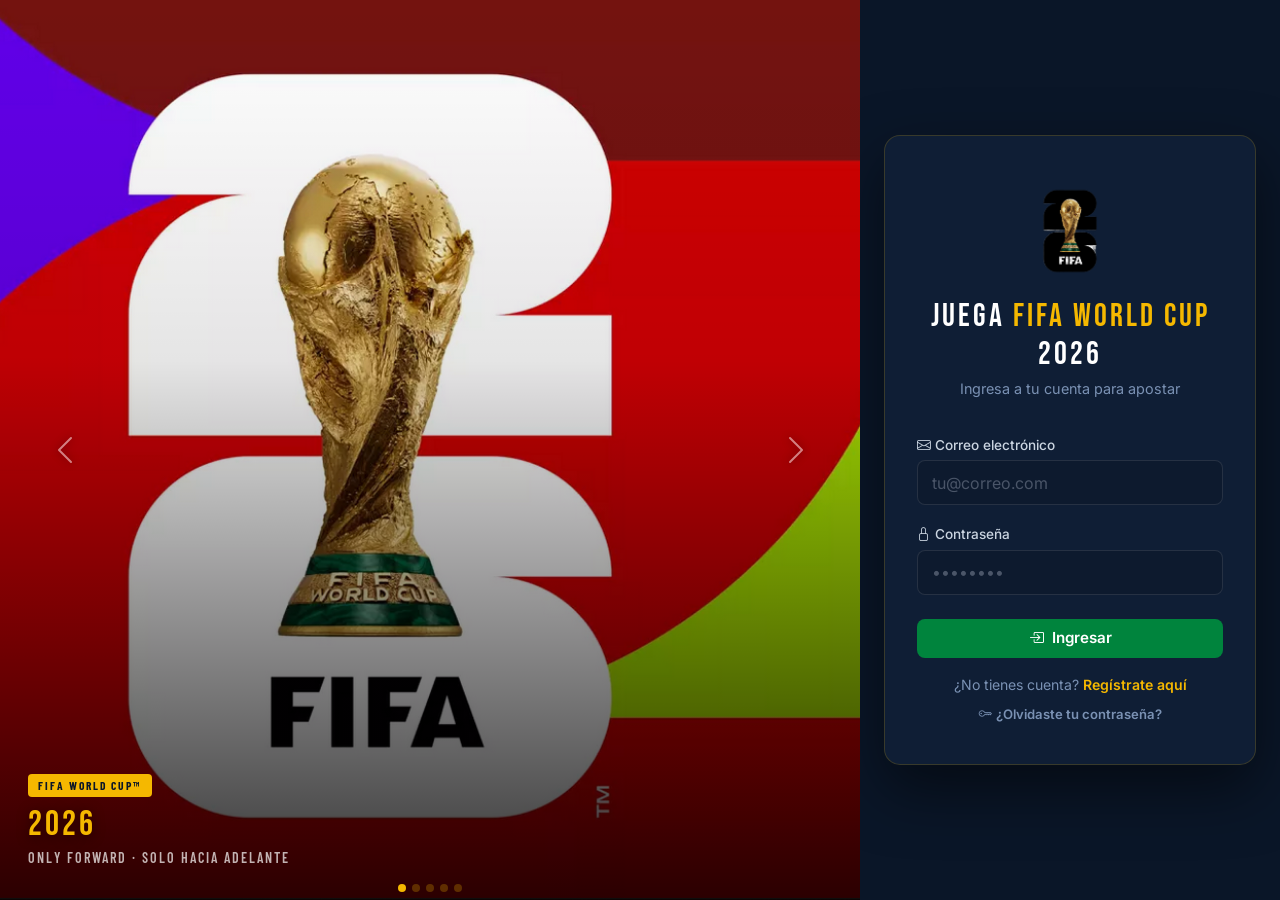
==== commit b4ad3ec4: "Refactor frontend/backend + cargar 72 partidos fase de grupos WC2026 Backend: - Divide api/app.py mo" ====
--- a/frontend/index.html
+++ b/frontend/index.html
@@ -3,10 +3,36 @@
 <head>
   <meta charset="UTF-8" />
   <meta name="viewport" content="width=device-width, initial-scale=1.0" />
-  <title>Polla FIFA WORLD CUP 2026 — Mis Apuestas</title>
+  <title>Juega FIFA World Cup 2026 — Mis Apuestas</title>
   <link rel="stylesheet" href="https://cdn.jsdelivr.net/npm/bootstrap@5.3.3/dist/css/bootstrap.min.css" />
   <link rel="stylesheet" href="https://cdn.jsdelivr.net/npm/bootstrap-icons@1.11.3/font/bootstrap-icons.min.css" />
   <link rel="stylesheet" href="styles.css" />
+  <meta http-equiv="Content-Security-Policy" content="default-src 'self' https: data: blob:; script-src 'self' 'unsafe-inline' https://cdn.jsdelivr.net; style-src 'self' 'unsafe-inline' https://cdn.jsdelivr.net https://fonts.googleapis.com; font-src https://fonts.gstatic.com https://cdn.jsdelivr.net; img-src 'self' data: https:; connect-src 'self' https://polla-api-production.up.railway.app;">
+  <style>
+    .grupos-featured-label,
+    .grupos-section-label {
+      font-family: 'Bebas Neue', sans-serif;
+      font-size: 1rem;
+      letter-spacing: 1px;
+      color: var(--text-sub);
+      margin: 0 0 .75rem;
+      display: flex;
+      align-items: center;
+    }
+    .grupos-section-label { margin-top: 1.5rem; }
+    .grupos-featured-grid {
+      display: grid;
+      grid-template-columns: repeat(auto-fill, minmax(285px, 1fr));
+      gap: 1.25rem;
+    }
+    .grupos-mini-grid {
+      display: grid;
+      grid-template-columns: repeat(auto-fill, minmax(285px, 1fr));
+      gap: 1.25rem;
+    }
+    #accordion-grupos .accordion-button::after { filter: invert(1) brightness(1.5); }
+    #accordion-grupos .accordion-button:not(.collapsed) { background: rgba(245,184,0,.06) !important; }
+  </style>
 </head>
 <body>
 
@@ -34,6 +60,7 @@
   <div class="d-flex align-items-center gap-2">
     <button class="nav-hamburger" id="nav-hamburger"><i class="bi bi-list"></i></button>
     <a class="navbar-brand-wc" href="index.html">
+      <img src="img/fifa2026-logo.png" class="navbar-logo" alt="FIFA 2026" />
       JUEGA <span>FIFA WORLD CUP</span> 2026
       <span class="navbar-hosts">
         <span class="hflag" title="USA">🇺🇸</span>
@@ -64,16 +91,18 @@
         <div class="hero-carousel-item h1">
           <img src="img/fifa.jpg" alt="FIFA 2026" />
           <div class="hero-slide-content">
-            <div class="hero-badge">🏆 FIFA WORLD CUP™ 2026</div>
+            <div class="hero-badge"><img src="img/fifa2026-logo.png" style="height:18px;width:auto;vertical-align:middle;margin-right:5px;object-fit:contain" alt="" />FIFA WORLD CUP™ 2026</div>
+            <h2>ONLY <span>FORWARD</span></h2>
             <h2>SOLO <span>HACIA</span> ADELANTE</h2>
             <p>48 equipos · 104 partidos · 16 sedes en 3 países</p>
           </div>
         </div>
       </div>
 
+
       <div class="carousel-item">
         <div class="hero-carousel-item h2">
-          <img src="img/fifa1.png" alt="Sedes" />
+          <img src="img/host-map.jpg" alt="Sedes" />
           <div class="hero-slide-content">
             <div class="hero-badge">🌎 PAÍSES SEDE</div>
             <h2><span class="hero-flags">🇺🇸 🇨🇦 🇲🇽</span></h2>
@@ -84,10 +113,22 @@
 
 
       <div class="carousel-item">
+        <div class="hero-carousel-item h2">
+          <img src="img/estadio.jpg" alt="Estadio" />
+          <div class="hero-slide-content">
+            <h2>AZTECA ·<span> STADIUM</span></h2>
+            <p> Ciudad de México </p>
+          </div>
+        </div>
+      </div>
+
+
+
+      <div class="carousel-item">
         <div class="hero-carousel-item h3">
           <img src="img/host-cities.jpg" alt="Host Cities" />
           <div class="hero-slide-content">
-            <div class="hero-badge">⚽ TU POLLA</div>
+            <div class="hero-badge">⚽ TU APUESTA</div>
             <h2>APUESTA Y <span>GANA</span></h2>
             <p>Exacto = 3 pts · Ganador = 1 pt · Campeón = 5 pts</p>
           </div>
@@ -142,9 +183,12 @@
     <p>Ingresa el marcador exacto que crees que va a ser en cada partido.</p>
   </div>
 
+  <!-- Stats bar -->
+  <div id="stats-bar" class="stats-bar-wrap"></div>
+
   <!-- Champion section -->
   <div class="campeon-card">
-    <span class="campeon-trophy">🏆</span>
+    <img src="img/fifa2026-logo.png" class="campeon-trophy" alt="FIFA 2026" />
     <div class="campeon-info">
       <h3>Campeón del Mundial</h3>
       <p>Acertar el campeón te da <strong style="color:var(--gold)">5 puntos</strong> al final del torneo</p>
@@ -164,9 +208,8 @@
 
   <!-- Matches grid -->
   <div class="matches-grid" id="partidos-grid">
-    <div class="empty-state">
-      <span class="spinner-wc" style="width:2rem;height:2rem;border-width:3px"></span>
-      <h3 style="margin-top:1rem">Cargando partidos...</h3>
+    <div class="match-card placeholder-glow" style="grid-column:1/-1;display:grid;grid-template-columns:repeat(auto-fill,minmax(285px,1fr));gap:1.25rem;background:none;border:none;padding:0">
+      <!-- skeleton filled by JS -->
     </div>
   </div>
 
@@ -175,285 +218,154 @@
 <div id="toast-container"></div>
 
 <script src="https://cdn.jsdelivr.net/npm/bootstrap@5.3.3/dist/js/bootstrap.bundle.min.js"></script>
-<script>
-const API    = "https://polla-api-production.up.railway.app";
-const TOKEN  = localStorage.getItem("token");
-const NOMBRE = localStorage.getItem("nombre") || "";
-const ROL    = localStorage.getItem("rol") || "usuario";
-
-if (!TOKEN) window.location.href = "login.html";
-
-document.getElementById("btn-logout").addEventListener("click", () => {
-  localStorage.clear();
-  window.location.href = "login.html";
-});
-
-// ── Sidebar móvil ──
-(function() {
-  const hamburger = document.getElementById("nav-hamburger");
-  const drawer    = document.getElementById("sidebar-drawer");
-  const overlay   = document.getElementById("sidebar-overlay");
-  const closeBtn  = document.getElementById("sidebar-close");
-  const logoutBtn = document.getElementById("sidebar-logout");
-  const adminLink = document.getElementById("sidebar-admin-link");
-  if (localStorage.getItem("rol") === "admin") adminLink.style.display = "flex";
-  function open()  { drawer.classList.add("open"); overlay.classList.add("open"); document.body.style.overflow = "hidden"; }
-  function close() { drawer.classList.remove("open"); overlay.classList.remove("open"); document.body.style.overflow = ""; }
-  hamburger.addEventListener("click", open);
-  overlay.addEventListener("click", close);
-  closeBtn.addEventListener("click", close);
-  logoutBtn.addEventListener("click", () => { localStorage.clear(); window.location.href = "login.html"; });
-})();
-
-const EQUIPOS = [
-  "🇦🇷 Argentina","🇧🇷 Brasil","🇫🇷 Francia","🇪🇸 España","🇩🇪 Alemania",
-  "🇵🇹 Portugal","🏴󠁧󠁢󠁥󠁮󠁧󠁿 Inglaterra","🇳🇱 Países Bajos","🇧🇪 Bélgica","🇺🇾 Uruguay",
-  "🇲🇽 México","🇺🇸 Estados Unidos","🇨🇦 Canadá","🇯🇵 Japón","🇰🇷 Corea del Sur",
-  "🇲🇦 Marruecos","🇸🇳 Senegal","🇨🇴 Colombia","🇨🇱 Chile","🇨🇷 Costa Rica",
-  "🇵🇱 Polonia","🇷🇸 Serbia","🇦🇺 Australia","🇬🇭 Ghana","🇸🇦 Arabia Saudita"
-];
-
-const selCampeon = document.getElementById("sel-campeon");
-EQUIPOS.forEach(eq => {
-  const opt = document.createElement("option");
-  opt.value = eq;
-  opt.textContent = eq;
-  selCampeon.appendChild(opt);
-});
-
-function toast(msg, tipo = "success") {
-  const t = document.createElement("div");
-  t.className = `toast-wc toast-${tipo}`;
-  t.textContent = msg;
-  document.getElementById("toast-container").appendChild(t);
-  setTimeout(() => t.remove(), 3500);
-}
-
-function headers() {
-  return { "Content-Type": "application/json", "Authorization": `Bearer ${TOKEN}` };
-}
-
-function formatFecha(fechaStr) {
-  const d = new Date(fechaStr);
-  return d.toLocaleDateString("es-CL", {
-    weekday: "short", day: "numeric", month: "short",
-    hour: "2-digit", minute: "2-digit",
-    timeZone: "America/Santiago"
-  });
-}
-
-function estaAbierto(partido) {
-  return !partido.finalizado && new Date() < new Date(partido.fecha);
-}
-
-async function cargarMiCampeon() {
-  try {
-    const res  = await fetch(`${API}/mi-campeon`, { headers: headers() });
-    const data = await res.json();
-    if (data.campeon) selCampeon.value = data.campeon;
-  } catch (_) {}
-}
-
-document.getElementById("btn-campeon").addEventListener("click", async () => {
-  const campeon = selCampeon.value;
-  if (!campeon) { toast("Selecciona un equipo primero", "error"); return; }
-  try {
-    const res  = await fetch(`${API}/campeon`, {
-      method: "POST", headers: headers(),
-      body: JSON.stringify({ campeon })
-    });
-    const data = await res.json();
-    if (!res.ok) { toast(data.error || "Error al apostar campeón", "error"); return; }
-    toast(`✅ Campeón apostado: ${campeon}`);
-  } catch (_) {
-    toast("Error de conexión", "error");
-  }
-});
-
-let partidos   = [];
-let faseActiva = "";
-
-async function cargarPartidos() {
-  try {
-    const res = await fetch(`${API}/partidos`, { headers: headers() });
-    partidos  = await res.json();
-    construirTabs();
-    renderPartidos();
-  } catch (_) {
-    document.getElementById("partidos-grid").innerHTML = `
-      <div class="empty-state">
-        <span class="empty-icon">⚠️</span>
-        <h3>No se pudo cargar los partidos</h3>
-        <p>Verifica que el servidor esté activo</p>
-      </div>`;
-  }
-}
-
-function construirTabs() {
-  const fases = [...new Set(partidos.map(p => p.fase))];
-  faseActiva  = fases[0] || "";
-  const cont  = document.getElementById("tabs-fases");
-  cont.innerHTML = "";
-  fases.forEach(fase => {
-    const btn = document.createElement("button");
-    btn.className = "phase-tab" + (fase === faseActiva ? " active" : "");
-    btn.textContent = fase;
-    btn.addEventListener("click", () => {
-      faseActiva = fase;
-      cont.querySelectorAll(".phase-tab").forEach(b => b.classList.remove("active"));
-      btn.classList.add("active");
-      renderPartidos();
-    });
-    cont.appendChild(btn);
-  });
-}
-
-function renderPartidos() {
-  const grid  = document.getElementById("partidos-grid");
-  const lista = partidos.filter(p => p.fase === faseActiva);
-  if (!lista.length) {
-    grid.innerHTML = `<div class="empty-state"><span class="empty-icon">📭</span><h3>No hay partidos en esta fase</h3></div>`;
-    return;
-  }
-  grid.innerHTML = lista.map(p => tarjetaPartido(p)).join("");
-  lista.forEach(p => {
-    const btn = document.getElementById(`btn-apostar-${p.id}`);
-    if (btn) btn.addEventListener("click", () => registrarApuesta(p.id));
-  });
-}
-
-function tarjetaPartido(p) {
-  const abierto    = estaAbierto(p);
-  const yaApostado = p.goles_local_apostado !== null && p.goles_local_apostado !== undefined;
-  const intentos   = p.intentos || 0;
-  const bloqueado  = yaApostado && intentos >= 2;
-  const clases     = ["match-card", p.finalizado ? "finalizado" : "", yaApostado ? "apostado" : ""].join(" ");
-
-  let puntosHTML = "";
-  if (p.finalizado && yaApostado) {
-    const pts = calcularPuntosLocal(p);
-    const cls = pts === 3 ? "pts-3" : pts === 1 ? "pts-1" : "pts-0";
-    const ico = pts === 3 ? "⭐" : pts === 1 ? "✓" : "✗";
-    puntosHTML = `<div class="text-center mt-2">
-      <span class="pts-badge ${cls}">${ico} ${pts} pt${pts !== 1 ? "s" : ""}</span>
-    </div>`;
-  }
-
-  const centroVS = p.finalizado
-    ? `<div class="result-score">${p.goles_local} - ${p.goles_visita}</div>`
-    : `<div class="vs-label">VS</div>`;
-
-  // Intento badge (only shown when match is open and user has bet)
-  const intentoBadge = abierto && yaApostado ? `
-    <div class="text-center mb-2">
-      <span class="pts-badge ${bloqueado ? 'pts-0' : 'pts-1'}" style="font-size:.7rem;padding:.2rem .6rem">
-        <i class="bi bi-${bloqueado ? 'lock-fill' : 'arrow-repeat'} me-1"></i>
-        ${bloqueado ? 'Sin intentos' : `${intentos}/2 intentos`}
-      </span>
-    </div>` : "";
-
-  let apuestaHTML;
-  if (abierto && !bloqueado) {
-    apuestaHTML = `
-    ${intentoBadge}
-    <div class="bet-inputs">
-      <input type="number" class="bet-input" min="0" max="20"
-             value="${yaApostado ? p.goles_local_apostado : 0}" id="gl-${p.id}" />
-      <span class="bet-separator">–</span>
-      <input type="number" class="bet-input" min="0" max="20"
-             value="${yaApostado ? p.goles_visita_apostado : 0}" id="gv-${p.id}" />
-    </div>
-    <button class="btn-fifa-green w-100" id="btn-apostar-${p.id}">
-      <i class="bi bi-${yaApostado ? 'pencil' : 'check-circle'} me-1"></i>
-      ${yaApostado ? "Actualizar apuesta" : "Apostar"}
-    </button>`;
-  } else if (abierto && bloqueado) {
-    apuestaHTML = `
-    <div class="bet-inputs">
-      <input type="number" class="bet-input" value="${p.goles_local_apostado}" disabled />
-      <span class="bet-separator">–</span>
-      <input type="number" class="bet-input" value="${p.goles_visita_apostado}" disabled />
-    </div>
-    <p class="match-closed-msg" style="color:var(--red)">
-      <i class="bi bi-lock-fill me-1"></i>Límite de 2 intentos alcanzado
-    </p>`;
-  } else if (yaApostado) {
-    apuestaHTML = `
-    <div class="bet-inputs">
-      <input type="number" class="bet-input" value="${p.goles_local_apostado}" disabled />
-      <span class="bet-separator">–</span>
-      <input type="number" class="bet-input" value="${p.goles_visita_apostado}" disabled />
-    </div>
-    <p class="match-closed-msg"><i class="bi bi-lock me-1"></i>Apuesta cerrada</p>`;
-  } else {
-    apuestaHTML = `<p class="match-closed-msg">No apostaste en este partido</p>`;
-  }
-
-  const estadioHTML = p.imagen_estadio ? `
-    <div class="match-stadium">
-      <img src="${p.imagen_estadio}" alt="${p.nombre_estadio || 'Estadio'}" loading="lazy" />
-      <div class="match-stadium-overlay">
-        <span class="match-phase-badge" style="margin:0">${p.fase}${p.grupo ? ` · ${p.grupo}` : ""}</span>
-        ${p.nombre_estadio ? `<span class="match-stadium-name">${p.nombre_estadio}</span>` : ""}
-      </div>
-    </div>` : `<div class="match-phase-badge">${p.fase}${p.grupo ? ` · ${p.grupo}` : ""}</div>`;
-
-  return `
-    <div class="${clases}">
-      ${estadioHTML}
-      <div class="match-teams" style="${p.imagen_estadio ? 'margin-top:.5rem' : ''}">
-        <div class="team-side">
-          <span class="team-flag">${p.bandera_local}</span>
-          <span class="team-name">${p.equipo_local}</span>
-        </div>
-        <div class="vs-center">${centroVS}</div>
-        <div class="team-side">
-          <span class="team-flag">${p.bandera_visita}</span>
-          <span class="team-name">${p.equipo_visita}</span>
-        </div>
-      </div>
-      <div class="match-date"><i class="bi bi-calendar3 me-1"></i>${formatFecha(p.fecha)}</div>
-      ${apuestaHTML}
-      ${puntosHTML}
-    </div>`;
-}
-
-function calcularPuntosLocal(p) {
-  const gl = p.goles_local_apostado, gv = p.goles_visita_apostado;
-  const rl = p.goles_local, rv = p.goles_visita;
-  if (gl === rl && gv === rv) return 3;
-  const ganReal = rl > rv ? "L" : rv > rl ? "V" : "E";
-  const ganAp   = gl > gv ? "L" : gv > gl ? "V" : "E";
-  return ganReal === ganAp ? 1 : 0;
-}
-
-async function registrarApuesta(idPartido) {
-  const gl = parseInt(document.getElementById(`gl-${idPartido}`).value);
-  const gv = parseInt(document.getElementById(`gv-${idPartido}`).value);
-  if (isNaN(gl) || isNaN(gv) || gl < 0 || gv < 0) { toast("Marcador inválido", "error"); return; }
-
-  try {
-    const res  = await fetch(`${API}/apostar`, {
-      method: "POST", headers: headers(),
-      body: JSON.stringify({ id_partido: idPartido, goles_local_apostado: gl, goles_visita_apostado: gv })
-    });
-    const data = await res.json();
-    if (!res.ok) { toast(data.error || "Error al apostar", "error"); return; }
-    toast("✅ Apuesta guardada");
-    const idx = partidos.findIndex(p => p.id === idPartido);
-    if (idx > -1) {
-      partidos[idx].goles_local_apostado  = gl;
-      partidos[idx].goles_visita_apostado = gv;
-      partidos[idx].intentos = (partidos[idx].intentos || 0) + 1;
-    }
-    renderPartidos();
-  } catch (_) {
-    toast("Error de conexión", "error");
-  }
-}
-
-cargarPartidos();
-cargarMiCampeon();
-</script>
+<script src="security.js"></script>
+<script src="js/config.js"></script>
+<script src="js/shared.js"></script>
+<script src="js/apuestas.js"></script>
+
+<!-- ══ Match Detail Modal ══ -->
+<div class="modal fade" id="modalPartido" tabindex="-1" aria-hidden="true">
+  <div class="modal-dialog modal-lg modal-dialog-centered">
+    <div class="modal-content match-modal-content">
+
+      <!-- Hero: stadium photo -->
+      <div class="match-modal-hero" id="modal-hero">
+        <div class="match-modal-hero-overlay">
+          <button class="match-modal-close" data-bs-dismiss="modal" type="button">
+            <i class="bi bi-x-lg"></i>
+          </button>
+          <div class="match-modal-hero-bottom">
+            <span class="match-modal-phase-chip" id="modal-phase-chip"></span>
+            <span class="match-modal-venue" id="modal-venue"></span>
+          </div>
+        </div>
+      </div>
+
+      <!-- Tabs nav -->
+      <div class="match-modal-tabs">
+        <ul class="nav modal-nav-tabs" id="modalTabs" role="tablist">
+          <li class="nav-item" role="presentation">
+            <button class="nav-link active" data-bs-toggle="tab" data-bs-target="#tab-partido" type="button" role="tab">
+              <i class="bi bi-soccer-ball me-1"></i>Partido
+            </button>
+          </li>
+          <li class="nav-item" role="presentation">
+            <button class="nav-link" data-bs-toggle="tab" data-bs-target="#tab-estadio" type="button" role="tab">
+              <i class="bi bi-buildings me-1"></i>Estadio
+            </button>
+          </li>
+          <li class="nav-item" role="presentation">
+            <button class="nav-link" data-bs-toggle="tab" data-bs-target="#tab-equipos" type="button" role="tab">
+              <i class="bi bi-people me-1"></i>Equipos
+            </button>
+          </li>
+        </ul>
+      </div>
+
+      <!-- Tab content -->
+      <div class="tab-content modal-tab-content">
+
+        <!-- Tab 1: Partido -->
+        <div class="tab-pane fade show active" id="tab-partido" role="tabpanel">
+          <div class="modal-tab-partido">
+            <div class="match-modal-teams-row">
+              <div class="modal-team-block">
+                <span class="modal-team-flag" id="modal-flag-l"></span>
+                <span class="modal-team-name" id="modal-name-l"></span>
+              </div>
+              <div class="modal-center-block">
+                <div id="modal-center-score"></div>
+                <div class="modal-match-date" id="modal-date-str"></div>
+                <div id="modal-status-block"></div>
+              </div>
+              <div class="modal-team-block">
+                <span class="modal-team-flag" id="modal-flag-v"></span>
+                <span class="modal-team-name" id="modal-name-v"></span>
+              </div>
+            </div>
+          </div>
+          <div class="match-modal-bet-section" id="modal-bet-area"></div>
+        </div>
+
+        <!-- Tab 2: Estadio -->
+        <div class="tab-pane fade" id="tab-estadio" role="tabpanel">
+          <div class="modal-tab-estadio" id="modal-estadio-content"></div>
+        </div>
+
+        <!-- Tab 3: Equipos -->
+        <div class="tab-pane fade" id="tab-equipos" role="tabpanel">
+          <div class="modal-tab-equipos" id="modal-equipos-content"></div>
+        </div>
+
+      </div>
+    </div>
+  </div>
+</div>
+
+<footer class="site-footer">
+  <div class="footer-inner">
+
+    <div class="footer-brand-col">
+      <div class="d-flex align-items-center gap-2 mb-2">
+        <img src="img/fifa2026-logo.png" class="footer-logo" alt="FIFA 2026" />
+        <div class="footer-brand-name">JUEGA <span>FIFA WORLD CUP</span> 2026</div>
+      </div>
+      <p class="footer-tagline">Predice los marcadores de cada partido, apuesta al campeón y demuestra que eres el mayor experto futbolero de tu grupo.</p>
+      <div class="footer-host-row">
+        <span title="Estados Unidos">🇺🇸</span>
+        <span title="Canadá">🇨🇦</span>
+        <span title="México">🇲🇽</span>
+        <span class="footer-host-date">11 Jun – 19 Jul 2026</span>
+      </div>
+    </div>
+
+    <div>
+      <h4 class="footer-heading">El Torneo</h4>
+      <ul class="footer-info-list">
+        <li><i class="bi bi-calendar3-event"></i> 11 junio – 19 julio 2026</li>
+        <li><i class="bi bi-flag-fill"></i> 48 selecciones nacionales</li>
+        <li><i class="bi bi-dribbble"></i> 104 partidos en total</li>
+        <li><i class="bi bi-geo-alt-fill"></i> 16 sedes · 3 países anfitriones</li>
+        <li><i class="bi bi-trophy-fill"></i> Final: 19 jul · MetLife Stadium NJ</li>
+        <li><i class="bi bi-people-fill"></i> ~5,5 millones de espectadores</li>
+      </ul>
+    </div>
+
+    <div>
+      <h4 class="footer-heading">Juega FIFA 2026</h4>
+      <ul class="footer-links-list">
+        <li><a href="index.html"><i class="bi bi-controller"></i> Mis Apuestas</a></li>
+        <li><a href="ranking.html"><i class="bi bi-trophy"></i> Tabla de posiciones</a></li>
+        <li><a href="perfil.html"><i class="bi bi-person-circle"></i> Mi Perfil</a></li>
+      </ul>
+    </div>
+
+    <div>
+      <h4 class="footer-heading">Links Oficiales</h4>
+      <ul class="footer-links-list">
+        <li><a href="https://www.fifa.com" target="_blank" rel="noopener"><i class="bi bi-globe2"></i> FIFA.com</a></li>
+        <li><a href="https://www.fifa.com/en/tournaments/mens/worldcup/canadamexicousa2026" target="_blank" rel="noopener"><i class="bi bi-soccer-ball"></i> Copa Mundial 2026</a></li>
+        <li><a href="https://www.conmebol.com" target="_blank" rel="noopener"><i class="bi bi-shield-fill"></i> CONMEBOL</a></li>
+        <li><a href="https://www.uefa.com" target="_blank" rel="noopener"><i class="bi bi-shield-fill"></i> UEFA</a></li>
+        <li><a href="https://www.fifatickets.com" target="_blank" rel="noopener"><i class="bi bi-ticket-perforated"></i> Entradas FIFA</a></li>
+      </ul>
+      <div class="footer-social-row">
+        <a href="https://twitter.com/FIFAWorldCup" target="_blank" rel="noopener" class="footer-social-btn" title="Twitter / X"><i class="bi bi-twitter-x"></i></a>
+        <a href="https://www.instagram.com/fifaworldcup/" target="_blank" rel="noopener" class="footer-social-btn" title="Instagram"><i class="bi bi-instagram"></i></a>
+        <a href="https://www.youtube.com/FIFA" target="_blank" rel="noopener" class="footer-social-btn" title="YouTube"><i class="bi bi-youtube"></i></a>
+        <a href="https://www.facebook.com/fifaworldcup" target="_blank" rel="noopener" class="footer-social-btn" title="Facebook"><i class="bi bi-facebook"></i></a>
+        <a href="https://www.tiktok.com/@fifaworldcup" target="_blank" rel="noopener" class="footer-social-btn" title="TikTok"><i class="bi bi-tiktok"></i></a>
+      </div>
+    </div>
+
+  </div>
+  <div class="footer-bottom">
+    <div class="footer-bottom-inner">
+      <span class="footer-copy">© 2026 Juega FIFA World Cup 2026 — Proyecto independiente no afiliado a FIFA.</span>
+      <span class="footer-disclaimer">FIFA™, FIFA World Cup™ y el trofeo de la Copa Mundial son marcas registradas de la Fédération Internationale de Football Association.</span>
+    </div>
+  </div>
+</footer>
+
 </body>
 </html>
--- a/frontend/styles.css
+++ b/frontend/styles.css
@@ -31,6 +31,9 @@
   background: linear-gradient(135deg, #060e1c 0%, #0a1e3d 100%);
   border-bottom: 2px solid var(--gold);
   padding: .75rem 1.5rem;
+  position: sticky;
+  top: 0;
+  z-index: 900;
 }
 .navbar-brand-wc {
   font-family: 'Bebas Neue', sans-serif;
@@ -40,6 +43,15 @@
   text-decoration: none;
   white-space: nowrap;
   line-height: 1.15;
+  display: inline-flex;
+  align-items: center;
+  gap: .4rem;
+}
+.navbar-logo {
+  height: clamp(40px, 7vw, 62px);
+  width: auto;
+  object-fit: contain;
+  flex-shrink: 0;
 }
 .navbar-brand-wc span { color: var(--gold); }
 .badge-admin {
@@ -85,7 +97,7 @@
   box-shadow: 0 24px 60px rgba(0,0,0,.5);
 }
 .auth-logo { text-align: center; margin-bottom: 2rem; }
-.auth-logo .trophy { font-size: 3rem; display: block; margin-bottom: .5rem; }
+.auth-logo .trophy { display: block; margin: 0 auto .75rem; height: 110px; width: auto; object-fit: contain; }
 .auth-logo h1 {
   font-family: 'Bebas Neue', sans-serif;
   font-size: 2rem;
@@ -217,7 +229,7 @@
   gap: 1.25rem;
   flex-wrap: wrap;
 }
-.campeon-trophy { font-size: 2.8rem; flex-shrink: 0; }
+.campeon-trophy { width: 120px; height: 120px; object-fit: contain; flex-shrink: 0; }
 .campeon-info { flex: 1; min-width: 160px; }
 .campeon-info h3 {
   font-family: 'Barlow Condensed', sans-serif;
@@ -231,6 +243,30 @@
 .campeon-info p { color: var(--text-sub); font-size: .88rem; margin: 0; }
 .campeon-controls { display: flex; gap: .75rem; align-items: center; flex-wrap: wrap; }
 .campeon-controls .form-select { min-width: 190px; }
+
+/* ── Stats bar ── */
+.stats-bar-wrap {
+  background: rgba(255,255,255,.04);
+  border: 1px solid rgba(255,255,255,.08);
+  border-radius: 12px;
+  padding: .8rem 1.2rem;
+  margin-bottom: 1.5rem;
+  display: flex;
+  align-items: center;
+  gap: 1.25rem;
+  flex-wrap: wrap;
+}
+.stats-bar-item { display: flex; flex-direction: column; align-items: center; min-width: 54px; }
+.stats-bar-num { font-family: 'Bebas Neue', sans-serif; font-size: 1.7rem; line-height: 1; color: #fff; }
+.stats-bar-num.gold  { color: var(--gold); }
+.stats-bar-num.green { color: #4ade80; }
+.stats-bar-num.amber { color: #fb923c; }
+.stats-bar-label { font-size: .6rem; text-transform: uppercase; letter-spacing: 1.5px; color: var(--text-sub); font-family: 'Barlow Condensed', sans-serif; font-weight: 700; margin-top: .1rem; white-space: nowrap; }
+.stats-bar-divider { width: 1px; height: 38px; background: rgba(255,255,255,.09); flex-shrink: 0; }
+.stats-bar-progress-wrap { margin-left: auto; display: flex; flex-direction: column; align-items: flex-end; gap: .35rem; min-width: 130px; }
+.stats-bar-progress-label { font-size: .65rem; color: var(--text-sub); }
+.stats-progress { height: 6px; background: rgba(255,255,255,.08); border-radius: 10px; width: 100%; overflow: hidden; }
+.stats-progress-bar { height: 100%; border-radius: 10px; transition: width .6s ease; }
 
 /* ── Phase tabs ── */
 .phase-tabs { display: flex; gap: .5rem; flex-wrap: wrap; margin-bottom: 1.5rem; }
@@ -250,6 +286,37 @@
 }
 .phase-tab:hover  { border-color: var(--gold); color: var(--gold); }
 .phase-tab.active { background: var(--gold); border-color: var(--gold); color: var(--navy); }
+.tab-badge {
+  display: inline-flex; align-items: center; justify-content: center;
+  background: rgba(232,25,44,.7); color: #fff;
+  font-family: 'Inter', sans-serif; font-size: .6rem; font-weight: 700;
+  border-radius: 20px; padding: 0 .38rem; min-width: 16px; height: 16px;
+  margin-left: .3rem; vertical-align: middle; line-height: 1;
+}
+.phase-tab.active .tab-badge { background: rgba(0,0,0,.25); }
+.filter-tab {
+  border-style: dashed !important;
+  color: #94a3b8 !important;
+}
+.filter-tab.active { background: rgba(99,179,237,.12) !important; border-color: #63b3ed !important; color: #63b3ed !important; border-style: solid !important; }
+
+/* Scroll to top */
+.scroll-top-btn {
+  position: fixed;
+  bottom: 1.5rem; right: 1.5rem;
+  width: 42px; height: 42px;
+  background: var(--gold); border: none; border-radius: 50%;
+  color: var(--navy); font-size: 1.1rem; cursor: pointer;
+  display: flex; align-items: center; justify-content: center;
+  box-shadow: 0 4px 16px rgba(245,184,0,.4);
+  opacity: 0; transform: translateY(10px); pointer-events: none;
+  transition: opacity .25s, transform .25s; z-index: 500;
+}
+.scroll-top-btn.visible { opacity: 1; transform: translateY(0); pointer-events: all; }
+.scroll-top-btn:hover { background: var(--gold-dark); transform: translateY(-2px) !important; }
+
+/* Skeleton placeholder dark theme */
+.placeholder { background-color: rgba(255,255,255,.1) !important; }
 
 /* ── Match stadium photo ── */
 .match-stadium {
@@ -303,6 +370,8 @@
   transition: transform .2s, box-shadow .2s;
   position: relative;
   overflow: hidden;
+  display: flex;
+  flex-direction: column;
 }
 .match-card:hover { transform: translateY(-2px); box-shadow: 0 8px 30px rgba(0,0,0,.35); }
 .match-card.finalizado { border-color: rgba(245,184,0,.45); }
@@ -474,6 +543,509 @@
   padding: .75rem 1rem; border-top: 1px solid rgba(255,255,255,.05);
 }
 
+/* ── Professional upgrades ── */
+
+/* Page header gold accent underline */
+.page-header { position: relative; }
+.page-header::after {
+  content: '';
+  display: block;
+  width: 56px; height: 3px;
+  background: linear-gradient(90deg, var(--gold), transparent);
+  border-radius: 2px;
+  margin-top: .5rem;
+}
+
+/* Betting section wrapper */
+.bet-section {
+  background: rgba(0,0,0,.22);
+  border: 1px solid rgba(255,255,255,.07);
+  border-radius: 10px;
+  padding: .85rem .85rem .7rem;
+  margin-top: auto;
+  padding-top: .85rem;
+}
+
+/* Attempt dots */
+.attempt-dots { display: flex; gap: .35rem; justify-content: center; align-items: center; margin-bottom: .6rem; }
+.adot {
+  width: 9px; height: 9px;
+  border-radius: 50%;
+  background: rgba(255,255,255,.1);
+  border: 1px solid rgba(255,255,255,.18);
+  transition: all .2s;
+}
+.adot.used {
+  background: var(--gold);
+  border-color: var(--gold);
+  box-shadow: 0 0 6px rgba(245,184,0,.55);
+}
+
+/* Points corner badge */
+.pts-badge-corner {
+  position: absolute;
+  top: .65rem; right: .65rem;
+  font-family: 'Bebas Neue', sans-serif;
+  letter-spacing: 1px;
+  padding: .18rem .65rem;
+  border-radius: 20px;
+  font-size: .82rem;
+  z-index: 2;
+}
+
+/* VS pill */
+.vs-pill {
+  display: inline-block;
+  background: rgba(255,255,255,.07);
+  border: 1px solid rgba(255,255,255,.11);
+  border-radius: 8px;
+  padding: .25rem .65rem;
+  min-width: 52px;
+  text-align: center;
+}
+
+/* Result score with glow */
+.result-score {
+  background: rgba(245,184,0,.09);
+  border: 1px solid rgba(245,184,0,.2);
+  border-radius: 8px;
+  padding: .2rem .6rem;
+  min-width: 56px;
+  text-align: center;
+  box-shadow: 0 0 14px rgba(245,184,0,.15);
+}
+
+/* Group chip (no stadium) */
+.match-group-chip {
+  display: inline-flex;
+  align-items: center;
+  gap: .35rem;
+  background: rgba(245,184,0,.1);
+  border: 1px solid rgba(245,184,0,.22);
+  border-radius: 6px;
+  padding: .22rem .7rem;
+  font-family: 'Barlow Condensed', sans-serif;
+  font-size: .72rem;
+  font-weight: 700;
+  text-transform: uppercase;
+  letter-spacing: 1px;
+  color: var(--gold);
+  margin-bottom: .7rem;
+}
+
+/* Match card status border accents */
+.match-card.apostado       { border-color: rgba(0,132,61,.35); }
+.match-card.apostado::after { background: var(--green); }
+.match-card.finalizado     { border-color: rgba(245,184,0,.45); }
+
+/* Ranking podium rows */
+tr.podium-1 { background: rgba(245,184,0,.09) !important; }
+tr.podium-2 { background: rgba(148,163,184,.06) !important; }
+tr.podium-3 { background: rgba(180,83,9,.07) !important; }
+
+/* Ranking avatar */
+.rank-avatar { width: 38px; height: 38px; border-radius: 50%; object-fit: cover; border: 2px solid rgba(255,255,255,.12); flex-shrink: 0; }
+.rank-avatar-default {
+  width: 38px; height: 38px; border-radius: 50%;
+  background: rgba(245,184,0,.1);
+  border: 2px solid rgba(255,255,255,.12);
+  display: inline-flex; align-items: center; justify-content: center;
+  color: var(--gold); flex-shrink: 0;
+}
+.top-ring-1 { border-color: var(--gold) !important; box-shadow: 0 0 0 2px rgba(245,184,0,.25); }
+.top-ring-2 { border-color: #94a3b8 !important; box-shadow: 0 0 0 2px rgba(148,163,184,.2); }
+.top-ring-3 { border-color: #d97706 !important; box-shadow: 0 0 0 2px rgba(217,119,6,.25); }
+
+/* Points total pill */
+.pts-total {
+  font-family: 'Bebas Neue', sans-serif;
+  font-size: 1.55rem; color: var(--gold); letter-spacing: 1px;
+  background: rgba(245,184,0,.1);
+  border-radius: 8px;
+  padding: .05rem .55rem;
+  display: inline-block;
+  white-space: nowrap;
+}
+
+/* Rank nombre wrap */
+.rank-nombre-wrap { display: flex; align-items: center; gap: .6rem; }
+
+/* ── Site Footer ── */
+.site-footer {
+  background: linear-gradient(135deg, #060e1c 0%, #0a1628 100%);
+  border-top: 2px solid rgba(245,184,0,.18);
+  margin-top: 4rem;
+}
+.footer-inner {
+  max-width: 1100px;
+  margin: 0 auto;
+  padding: 2.5rem 1.5rem 2rem;
+  display: grid;
+  grid-template-columns: 2fr 1.1fr 1fr 1.1fr;
+  gap: 2.5rem;
+}
+.footer-logo {
+  height: 44px; width: auto;
+  object-fit: contain;
+  flex-shrink: 0;
+}
+.footer-brand-name {
+  font-family: 'Bebas Neue', sans-serif;
+  font-size: 1.05rem;
+  letter-spacing: 1.5px;
+  color: #fff;
+  line-height: 1.2;
+}
+.footer-brand-name span { color: var(--gold); }
+.footer-tagline {
+  color: var(--text-sub);
+  font-size: .82rem;
+  line-height: 1.55;
+  margin: .75rem 0 .9rem;
+}
+.footer-host-row {
+  display: flex;
+  align-items: center;
+  gap: .45rem;
+  font-size: 1.15rem;
+  flex-wrap: wrap;
+}
+.footer-host-date {
+  font-family: 'Barlow Condensed', sans-serif;
+  font-size: .72rem;
+  font-weight: 700;
+  letter-spacing: 1.5px;
+  color: var(--gold);
+  text-transform: uppercase;
+  background: rgba(245,184,0,.1);
+  border: 1px solid rgba(245,184,0,.2);
+  border-radius: 4px;
+  padding: .1rem .45rem;
+  margin-left: .2rem;
+}
+.footer-heading {
+  font-family: 'Barlow Condensed', sans-serif;
+  font-size: .72rem;
+  font-weight: 700;
+  text-transform: uppercase;
+  letter-spacing: 2.5px;
+  color: var(--gold);
+  margin: 0 0 .9rem;
+  padding-bottom: .45rem;
+  border-bottom: 1px solid rgba(245,184,0,.15);
+}
+.footer-info-list {
+  list-style: none; padding: 0; margin: 0;
+  display: flex; flex-direction: column; gap: .4rem;
+}
+.footer-info-list li {
+  display: flex;
+  align-items: center;
+  gap: .55rem;
+  color: #94a3b8;
+  font-size: .8rem;
+  line-height: 1.3;
+}
+.footer-info-list li i { color: var(--gold); font-size: .8rem; flex-shrink: 0; }
+.footer-links-list {
+  list-style: none; padding: 0; margin: 0;
+  display: flex; flex-direction: column; gap: .1rem;
+}
+.footer-links-list a {
+  color: #94a3b8;
+  text-decoration: none;
+  font-size: .84rem;
+  display: flex;
+  align-items: center;
+  gap: .55rem;
+  padding: .3rem 0;
+  border-radius: 6px;
+  transition: color .18s;
+}
+.footer-links-list a:hover { color: var(--gold); }
+.footer-links-list a i { font-size: .82rem; width: 1rem; text-align: center; flex-shrink: 0; }
+.footer-social-row {
+  display: flex; gap: .45rem; margin-top: 1.1rem; flex-wrap: wrap;
+}
+.footer-social-btn {
+  display: inline-flex;
+  align-items: center; justify-content: center;
+  width: 34px; height: 34px;
+  border-radius: 8px;
+  background: rgba(255,255,255,.06);
+  border: 1px solid rgba(255,255,255,.1);
+  color: #94a3b8;
+  font-size: 1rem;
+  text-decoration: none;
+  transition: all .2s;
+  flex-shrink: 0;
+}
+.footer-social-btn:hover {
+  background: var(--gold); border-color: var(--gold); color: var(--navy);
+  transform: translateY(-2px);
+}
+.footer-bottom {
+  border-top: 1px solid rgba(255,255,255,.06);
+  padding: 1rem 1.5rem;
+}
+.footer-bottom-inner {
+  max-width: 1100px; margin: 0 auto;
+  display: flex; flex-wrap: wrap; gap: .5rem;
+  justify-content: space-between; align-items: center;
+}
+.footer-copy { font-size: .72rem; color: rgba(255,255,255,.3); }
+.footer-disclaimer {
+  font-size: .68rem; color: rgba(255,255,255,.18);
+  text-align: right; max-width: 460px;
+}
+
+@media (max-width: 960px) {
+  .footer-inner { grid-template-columns: 1fr 1fr; gap: 2rem; }
+  .footer-brand-col { grid-column: 1 / -1; }
+}
+@media (max-width: 575px) {
+  .footer-inner { grid-template-columns: 1fr; gap: 1.5rem; padding: 2rem 1rem 1.5rem; }
+  .footer-bottom-inner { flex-direction: column; align-items: flex-start; gap: .3rem; }
+  .footer-disclaimer { text-align: left; max-width: 100%; }
+}
+
+/* ── Match detail modal ── */
+.match-modal-content {
+  background: var(--card-bg);
+  border: 1px solid rgba(245,184,0,.2);
+  border-radius: 18px;
+  overflow: hidden;
+  color: #e2e8f0;
+}
+.match-modal-hero {
+  height: 220px;
+  background: linear-gradient(135deg, #060e1c 0%, #0a1e3d 100%);
+  background-size: cover;
+  background-position: center;
+  position: relative;
+  flex-shrink: 0;
+}
+.match-modal-hero-overlay {
+  position: absolute; inset: 0;
+  background: linear-gradient(to top, rgba(6,14,28,.96) 0%, rgba(6,14,28,.25) 55%, rgba(0,0,0,.3) 100%);
+  display: flex; flex-direction: column;
+  justify-content: space-between;
+  padding: .9rem 1rem .85rem;
+}
+.match-modal-close {
+  align-self: flex-end;
+  background: rgba(0,0,0,.5);
+  border: 1px solid rgba(255,255,255,.18);
+  color: #fff;
+  border-radius: 50%;
+  width: 36px; height: 36px;
+  display: flex; align-items: center; justify-content: center;
+  font-size: .95rem; cursor: pointer; transition: background .2s;
+}
+.match-modal-close:hover { background: rgba(232,25,44,.75); border-color: var(--red); }
+.match-modal-hero-bottom { display: flex; flex-direction: column; gap: .3rem; }
+.match-modal-phase-chip {
+  display: inline-flex; align-items: center;
+  background: rgba(245,184,0,.2); border: 1px solid rgba(245,184,0,.45);
+  border-radius: 5px; padding: .15rem .65rem;
+  font-family: 'Barlow Condensed', sans-serif;
+  font-size: .68rem; font-weight: 700; letter-spacing: 2px;
+  color: var(--gold); text-transform: uppercase; width: fit-content;
+}
+.match-modal-venue {
+  font-family: 'Barlow Condensed', sans-serif;
+  font-size: .88rem; font-weight: 600; letter-spacing: 1.5px;
+  text-transform: uppercase; color: rgba(255,255,255,.8);
+}
+.match-modal-teams-row {
+  display: grid; grid-template-columns: 1fr auto 1fr;
+  gap: 1rem; align-items: center;
+  padding: 1.75rem 1.5rem 1.2rem;
+}
+.modal-team-block { text-align: center; display: flex; flex-direction: column; align-items: center; gap: .55rem; }
+.modal-team-flag { font-size: 3.8rem; line-height: 1; display: block; }
+.modal-team-name {
+  font-family: 'Barlow Condensed', sans-serif;
+  font-weight: 700; font-size: 1.05rem; letter-spacing: 1px;
+  text-transform: uppercase; color: #e2e8f0; line-height: 1.2;
+}
+.modal-center-block { text-align: center; display: flex; flex-direction: column; align-items: center; gap: .45rem; min-width: 110px; }
+.modal-final-score {
+  font-family: 'Bebas Neue', sans-serif;
+  font-size: 3rem; color: var(--gold); letter-spacing: 4px; line-height: 1;
+  background: rgba(245,184,0,.09); border: 1px solid rgba(245,184,0,.22);
+  border-radius: 10px; padding: .15rem .9rem;
+  box-shadow: 0 0 22px rgba(245,184,0,.15);
+}
+.modal-final-label {
+  font-family: 'Barlow Condensed', sans-serif; font-size: .62rem;
+  letter-spacing: 2px; text-transform: uppercase; color: var(--gold); font-weight: 700;
+}
+.modal-vs-big {
+  font-family: 'Bebas Neue', sans-serif;
+  font-size: 2.1rem; color: var(--text-sub); letter-spacing: 3px;
+  background: rgba(255,255,255,.07); border: 1px solid rgba(255,255,255,.11);
+  border-radius: 8px; padding: .25rem .9rem;
+}
+.modal-match-date { color: var(--text-sub); font-size: .78rem; }
+.modal-countdown {
+  display: flex; align-items: center; gap: .4rem;
+  flex-wrap: wrap; justify-content: center; margin-top: .1rem;
+}
+.countdown-label {
+  font-size: .65rem; color: var(--text-sub);
+  font-family: 'Barlow Condensed', sans-serif;
+  letter-spacing: 1px; text-transform: uppercase; margin-right: .1rem;
+}
+.countdown-unit {
+  font-family: 'Bebas Neue', sans-serif; font-size: 1.55rem; color: #fff; line-height: 1;
+  background: rgba(245,184,0,.1); border: 1px solid rgba(245,184,0,.2);
+  border-radius: 6px; padding: .08rem .45rem; min-width: 42px; text-align: center;
+}
+.countdown-unit small { font-size: .55rem; color: var(--gold); font-family: 'Inter', sans-serif; display: block; line-height: 1; margin-top: 1px; }
+.modal-finished-tag {
+  display: inline-flex; align-items: center; gap: .4rem;
+  background: rgba(0,132,61,.12); border: 1px solid rgba(0,132,61,.3);
+  border-radius: 20px; padding: .22rem .85rem;
+  font-family: 'Barlow Condensed', sans-serif; font-size: .72rem;
+  font-weight: 700; letter-spacing: 1px; text-transform: uppercase; color: #4ade80;
+}
+.modal-live-tag {
+  display: inline-flex; align-items: center; gap: .4rem;
+  background: rgba(232,25,44,.12); border: 1px solid rgba(232,25,44,.35);
+  border-radius: 20px; padding: .22rem .85rem;
+  font-family: 'Barlow Condensed', sans-serif; font-size: .72rem;
+  font-weight: 700; letter-spacing: 1px; text-transform: uppercase; color: #f87171;
+}
+.match-modal-bet-section {
+  border-top: 1px solid rgba(255,255,255,.07);
+  padding: 1rem 1.5rem 1.3rem;
+  background: rgba(0,0,0,.18);
+}
+.modal-bet-inner {
+  display: flex; align-items: center; gap: .75rem; flex-wrap: wrap;
+}
+.modal-bet-label { color: var(--text-sub); font-size: .8rem; display: flex; align-items: center; gap: .35rem; white-space: nowrap; }
+.modal-bet-score {
+  font-family: 'Bebas Neue', sans-serif; font-size: 1.6rem; color: #fff; letter-spacing: 3px;
+  background: rgba(255,255,255,.08); border: 1px solid rgba(255,255,255,.13);
+  border-radius: 8px; padding: .05rem .7rem; line-height: 1.25;
+}
+.modal-intentos {
+  margin-left: auto; color: var(--text-sub); font-size: .74rem;
+  display: flex; align-items: center; gap: .3rem;
+}
+.modal-no-bet {
+  color: var(--text-sub); font-size: .84rem;
+  display: flex; align-items: center; gap: .45rem; flex-wrap: wrap;
+}
+.modal-no-bet .gold-link { color: var(--gold); text-decoration: none; font-weight: 600; }
+.modal-no-bet .gold-link:hover { text-decoration: underline; }
+
+@media (max-width: 575px) {
+  .match-modal-hero { height: 165px; }
+  .match-modal-teams-row { gap: .5rem; padding: 1.25rem .9rem 1rem; }
+  .modal-team-flag { font-size: 2.6rem; }
+  .modal-team-name { font-size: .88rem; }
+  .modal-final-score { font-size: 2.2rem; padding: .1rem .65rem; }
+  .modal-center-block { min-width: 85px; }
+  .match-modal-bet-section { padding: .85rem 1rem 1rem; }
+}
+
+/* Modal tabs */
+.match-modal-tabs {
+  border-bottom: 1px solid rgba(255,255,255,.08);
+  padding: 0 1rem;
+  background: rgba(0,0,0,.15);
+}
+.modal-nav-tabs { border: none; gap: 0; }
+.modal-nav-tabs .nav-link {
+  color: var(--text-sub); border: none;
+  border-bottom: 2px solid transparent; border-radius: 0;
+  padding: .65rem 1rem;
+  font-family: 'Barlow Condensed', sans-serif;
+  font-size: .8rem; font-weight: 700; letter-spacing: 1.2px;
+  text-transform: uppercase; background: transparent;
+  transition: color .2s, border-color .2s;
+}
+.modal-nav-tabs .nav-link:hover  { color: #e2e8f0; border-bottom-color: rgba(255,255,255,.2); }
+.modal-nav-tabs .nav-link.active { color: var(--gold); border-bottom-color: var(--gold); background: transparent; }
+.modal-tab-content { min-height: 240px; }
+
+/* Tab 1 — Partido */
+.modal-tab-partido { padding: 1.5rem 1.5rem 0; }
+
+/* Tab 2 — Estadio */
+.modal-tab-estadio { padding: 1.5rem; }
+.modal-estadio-stats {
+  display: grid; grid-template-columns: repeat(3,1fr);
+  gap: .75rem; margin-bottom: 1.1rem;
+}
+.modal-stat-tile {
+  background: rgba(255,255,255,.04); border: 1px solid rgba(255,255,255,.08);
+  border-radius: 10px; padding: .75rem .9rem;
+  display: flex; flex-direction: column; gap: .2rem;
+}
+.modal-stat-tile i { color: var(--gold); font-size: 1rem; margin-bottom: .2rem; }
+.modal-stat-label { font-size: .65rem; text-transform: uppercase; letter-spacing: 1.5px; color: var(--text-sub); font-family: 'Barlow Condensed', sans-serif; font-weight: 700; }
+.modal-stat-value { font-size: .92rem; color: #e2e8f0; font-weight: 600; }
+.modal-maps-btn {
+  display: inline-flex; align-items: center; gap: .55rem;
+  background: rgba(66,133,244,.1); border: 1px solid rgba(66,133,244,.35);
+  color: #7cb3f4; border-radius: 9px; padding: .55rem 1.1rem;
+  font-size: .85rem; font-weight: 600; text-decoration: none;
+  transition: all .2s; width: 100%; justify-content: center;
+}
+.modal-maps-btn:hover { background: rgba(66,133,244,.22); color: #a8d0ff; transform: translateY(-1px); }
+
+/* Tab 3 — Equipos */
+.modal-tab-equipos { padding: 1.5rem; }
+.modal-equipos-grid { display: grid; grid-template-columns: 1fr 1fr; gap: 1rem; }
+.modal-equipo-card {
+  background: rgba(255,255,255,.04); border: 1px solid rgba(255,255,255,.08);
+  border-radius: 12px; padding: 1.1rem .9rem; text-align: center;
+  display: flex; flex-direction: column; align-items: center; gap: .45rem;
+  transition: border-color .2s;
+}
+.modal-equipo-flag { font-size: 3rem; line-height: 1; }
+.modal-equipo-name { font-family: 'Barlow Condensed', sans-serif; font-weight: 700; font-size: 1rem; letter-spacing: 1px; text-transform: uppercase; color: #e2e8f0; }
+.modal-equipo-nickname { font-size: .72rem; color: rgba(255,255,255,.4); font-style: italic; }
+.modal-conf-badge {
+  display: inline-block; border-radius: 4px; border: 1px solid;
+  font-family: 'Barlow Condensed', sans-serif; font-size: .6rem;
+  font-weight: 700; letter-spacing: 1.5px; text-transform: uppercase;
+  padding: .1rem .5rem;
+}
+.modal-equipo-stats { display: flex; flex-direction: column; gap: .3rem; width: 100%; margin-top: .2rem; }
+.modal-equipo-stat {
+  display: flex; justify-content: space-between; align-items: center;
+  font-size: .75rem; color: var(--text-sub);
+  border-bottom: 1px solid rgba(255,255,255,.05); padding-bottom: .25rem;
+}
+.modal-equipo-stat:last-child { border-bottom: none; }
+.modal-equipo-stat span:last-child { color: #e2e8f0; font-weight: 600; text-align: right; max-width: 60%; }
+.modal-equipo-titles { color: var(--gold) !important; }
+.modal-team-btn {
+  display: inline-flex; align-items: center; gap: .45rem; justify-content: center;
+  background: rgba(74,222,128,.08); border: 1px solid rgba(74,222,128,.28);
+  color: #4ade80; border-radius: 9px; padding: .45rem .9rem;
+  font-size: .78rem; font-weight: 600; text-decoration: none;
+  transition: all .2s; width: 100%; margin-top: .4rem;
+}
+.modal-team-btn:hover { background: rgba(74,222,128,.18); color: #86efac; transform: translateY(-1px); }
+
+@media (max-width: 575px) {
+  .modal-estadio-stats { grid-template-columns: 1fr 1fr; }
+  .modal-equipos-grid { grid-template-columns: 1fr; gap: .75rem; }
+  .modal-equipo-flag { font-size: 2.2rem; }
+  .modal-tab-partido, .modal-tab-estadio, .modal-tab-equipos { padding: 1rem; }
+}
+
+/* Match card clickable cue */
+.match-card { cursor: pointer; }
+.match-card input, .match-card button { cursor: auto; }
+.match-card button { cursor: pointer; }
+
 /* ── Admin ── */
 .admin-card {
   background: var(--card-bg);
@@ -498,6 +1070,27 @@
 .result-sep { color: var(--text-sub); font-family: 'Bebas Neue', sans-serif; font-size: 1.6rem; text-align: center; padding-bottom: .4rem; }
 .msg-ok  { color: #4ade80; font-size: .85rem; margin-top: .6rem; }
 .msg-err { color: #f87171; font-size: .85rem; margin-top: .6rem; }
+
+/* ── Seguridad: banner offline ── */
+#offline-banner {
+  position: fixed; top: 0; left: 0; right: 0; z-index: 9998;
+  background: linear-gradient(90deg, #7c2d12, #991b1b);
+  color: #fff; font-size: .82rem; font-weight: 700;
+  text-align: center; padding: .5rem 1rem;
+  letter-spacing: .5px; text-transform: uppercase;
+  display: none; align-items: center; justify-content: center; gap: .6rem;
+}
+#offline-banner.show { display: flex; }
+
+/* ── Seguridad: indicador de sesión ── */
+.session-indicator {
+  display: inline-flex; align-items: center; gap: .35rem;
+  font-size: .7rem; font-weight: 600; letter-spacing: .5px;
+  color: #4ade80; opacity: .75;
+  padding: .25rem .6rem; border-radius: 20px;
+  border: 1px solid rgba(74,222,128,.2);
+}
+.session-indicator.warn { color: #fb923c; border-color: rgba(251,146,60,.2); }
 
 /* ── Toast ── */
 #toast-container {
@@ -828,6 +1421,11 @@
 }
 
 /* Index hero carousel */
+#heroCarousel .carousel-control-prev,
+#heroCarousel .carousel-control-next {
+  z-index: 10;
+}
+
 .hero-carousel-wrap {
   width: 100%;
   margin-bottom: 0;
@@ -1056,7 +1654,7 @@
 
   /* Champion card */
   .campeon-card { flex-direction: column; text-align: center; padding: 1rem; gap: .75rem; }
-  .campeon-trophy { font-size: 2.2rem; }
+  .campeon-trophy { width: 90px; height: 90px; }
   .campeon-controls { justify-content: center; width: 100%; flex-direction: column; }
   .campeon-controls .form-select,
   .campeon-controls .btn-fifa-gold { width: 100%; }
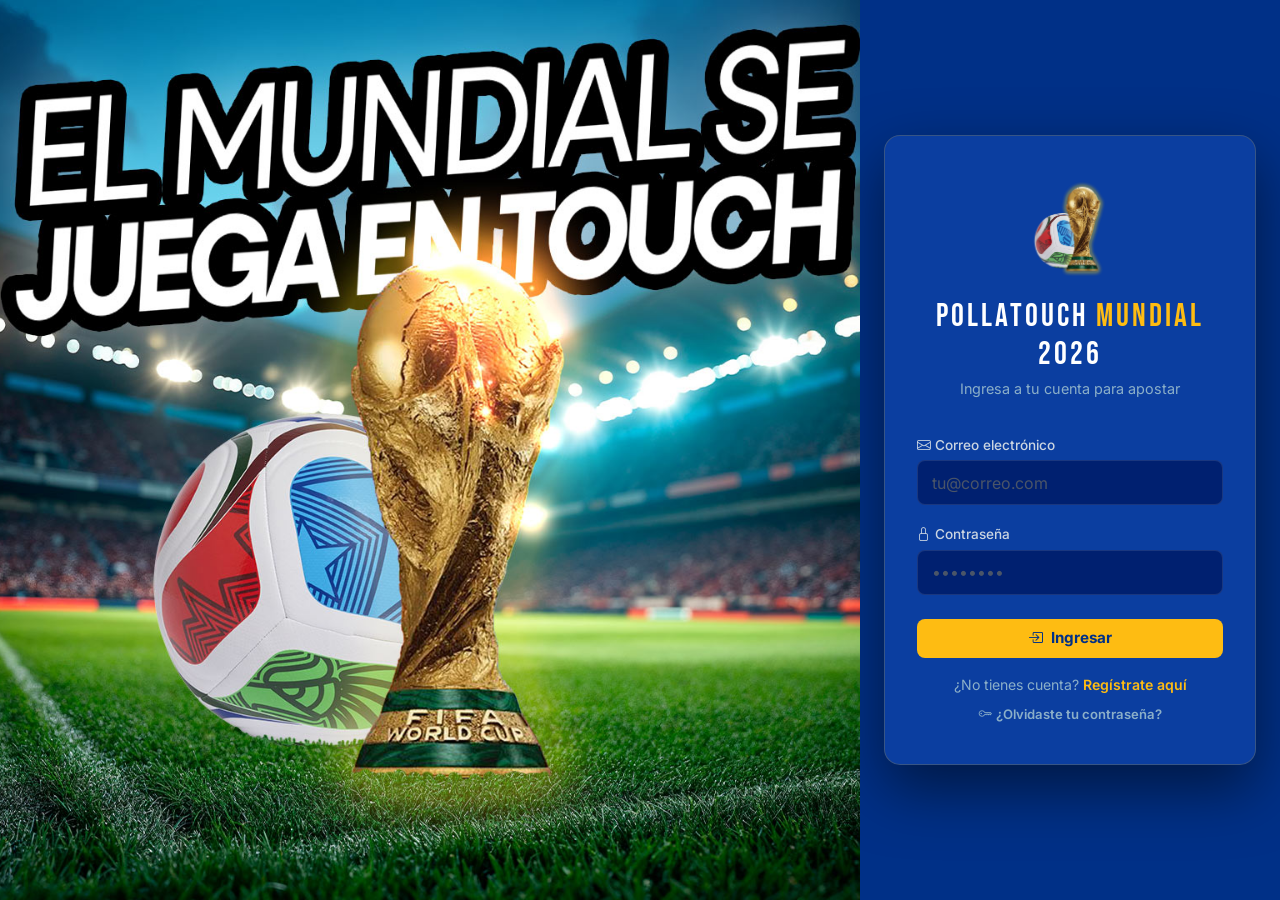
==== commit cdb9e85b: "feat: 1X2 betting, group tabs, locked cards, auth guards, UI overhaul - Replace score betting with 1" ====
--- a/frontend/index.html
+++ b/frontend/index.html
@@ -2,37 +2,13 @@
 <html lang="es">
 <head>
   <meta charset="UTF-8" />
+  <script>if(!localStorage.getItem("token")){document.documentElement.style.display="none";location.replace("login.html");}</script>
   <meta name="viewport" content="width=device-width, initial-scale=1.0" />
-  <title>Juega FIFA World Cup 2026 — Mis Apuestas</title>
+  <title>Pollatouch Mundial 2026 — Mis Apuestas</title>
   <link rel="stylesheet" href="https://cdn.jsdelivr.net/npm/bootstrap@5.3.3/dist/css/bootstrap.min.css" />
   <link rel="stylesheet" href="https://cdn.jsdelivr.net/npm/bootstrap-icons@1.11.3/font/bootstrap-icons.min.css" />
   <link rel="stylesheet" href="styles.css" />
   <meta http-equiv="Content-Security-Policy" content="default-src 'self' https: data: blob:; script-src 'self' 'unsafe-inline' https://cdn.jsdelivr.net; style-src 'self' 'unsafe-inline' https://cdn.jsdelivr.net https://fonts.googleapis.com; font-src https://fonts.gstatic.com https://cdn.jsdelivr.net; img-src 'self' data: https:; connect-src 'self' https://polla-api-production.up.railway.app;">
-  <style>
-    .grupos-featured-label,
-    .grupos-section-label {
-      font-family: 'Bebas Neue', sans-serif;
-      font-size: 1rem;
-      letter-spacing: 1px;
-      color: var(--text-sub);
-      margin: 0 0 .75rem;
-      display: flex;
-      align-items: center;
-    }
-    .grupos-section-label { margin-top: 1.5rem; }
-    .grupos-featured-grid {
-      display: grid;
-      grid-template-columns: repeat(auto-fill, minmax(285px, 1fr));
-      gap: 1.25rem;
-    }
-    .grupos-mini-grid {
-      display: grid;
-      grid-template-columns: repeat(auto-fill, minmax(285px, 1fr));
-      gap: 1.25rem;
-    }
-    #accordion-grupos .accordion-button::after { filter: invert(1) brightness(1.5); }
-    #accordion-grupos .accordion-button:not(.collapsed) { background: rgba(245,184,0,.06) !important; }
-  </style>
 </head>
 <body>
 
@@ -40,12 +16,13 @@
 <div class="sidebar-overlay" id="sidebar-overlay"></div>
 <div class="sidebar-drawer" id="sidebar-drawer">
   <div class="sidebar-header">
-    <div class="sidebar-brand">JUEGA <span>FIFA</span> 2026 <span class="navbar-hosts"><span class="hflag">🇺🇸</span><span class="hflag">🇨🇦</span><span class="hflag">🇲🇽</span></span></div>
+    <div class="sidebar-brand">POLLATOUCH <span>MUNDIAL</span> 2026 <span class="navbar-hosts"><span class="hflag">🇺🇸</span><span class="hflag">🇨🇦</span><span class="hflag">🇲🇽</span></span></div>
     <button class="sidebar-close" id="sidebar-close"><i class="bi bi-x-lg"></i></button>
   </div>
   <nav class="sidebar-nav">
     <a href="index.html" class="sidebar-link active"><i class="bi bi-controller"></i> Mis Apuestas</a>
     <a href="ranking.html" class="sidebar-link"><i class="bi bi-trophy"></i> Ranking</a>
+    <a href="#" class="sidebar-link" onclick="event.preventDefault(); openChatWidget()"><i class="bi bi-chat-dots"></i> Chat</a>
     <a href="perfil.html" class="sidebar-link"><i class="bi bi-person-circle"></i> Perfil</a>
     <div class="sidebar-divider"></div>
     <a href="admin.html" class="sidebar-link sidebar-link-admin" id="sidebar-admin-link"><i class="bi bi-gear"></i> Panel Admin</a>
@@ -61,7 +38,7 @@
     <button class="nav-hamburger" id="nav-hamburger"><i class="bi bi-list"></i></button>
     <a class="navbar-brand-wc" href="index.html">
       <img src="img/fifa2026-logo.png" class="navbar-logo" alt="FIFA 2026" />
-      JUEGA <span>FIFA WORLD CUP</span> 2026
+      POLLATOUCH <span>MUNDIAL</span> 2026
       <span class="navbar-hosts">
         <span class="hflag" title="USA">🇺🇸</span>
         <span class="hflag" title="Canada">🇨🇦</span>
@@ -73,6 +50,7 @@
     <a href="ranking.html" class="btn-fifa-outline d-none d-sm-inline-block">
       <i class="bi bi-trophy me-1"></i> Ranking
     </a>
+
     <a href="perfil.html" class="btn-fifa-outline d-none d-sm-inline-block">
       <i class="bi bi-person-circle me-1"></i> Perfil
     </a>
@@ -82,104 +60,13 @@
   </div>
 </nav>
 
-<!-- Hero Carousel -->
-<div class="hero-carousel-wrap">
-  <div id="heroCarousel" class="carousel slide" data-bs-ride="carousel" data-bs-interval="5000">
-    <div class="carousel-inner">
-
-      <div class="carousel-item active">
-        <div class="hero-carousel-item h1">
-          <img src="img/fifa.jpg" alt="FIFA 2026" />
-          <div class="hero-slide-content">
-            <div class="hero-badge"><img src="img/fifa2026-logo.png" style="height:18px;width:auto;vertical-align:middle;margin-right:5px;object-fit:contain" alt="" />FIFA WORLD CUP™ 2026</div>
-            <h2>ONLY <span>FORWARD</span></h2>
-            <h2>SOLO <span>HACIA</span> ADELANTE</h2>
-            <p>48 equipos · 104 partidos · 16 sedes en 3 países</p>
-          </div>
-        </div>
-      </div>
-
-
-      <div class="carousel-item">
-        <div class="hero-carousel-item h2">
-          <img src="img/host-map.jpg" alt="Sedes" />
-          <div class="hero-slide-content">
-            <div class="hero-badge">🌎 PAÍSES SEDE</div>
-            <h2><span class="hero-flags">🇺🇸 🇨🇦 🇲🇽</span></h2>
-            <p>Estados Unidos · Canadá · México — 11 jun al 19 jul 2026</p>
-          </div>
-        </div>
-      </div>
-
-
-      <div class="carousel-item">
-        <div class="hero-carousel-item h2">
-          <img src="img/estadio.jpg" alt="Estadio" />
-          <div class="hero-slide-content">
-            <h2>AZTECA ·<span> STADIUM</span></h2>
-            <p> Ciudad de México </p>
-          </div>
-        </div>
-      </div>
-
-
-
-      <div class="carousel-item">
-        <div class="hero-carousel-item h3">
-          <img src="img/host-cities.jpg" alt="Host Cities" />
-          <div class="hero-slide-content">
-            <div class="hero-badge">⚽ TU APUESTA</div>
-            <h2>APUESTA Y <span>GANA</span></h2>
-            <p>Exacto = 3 pts · Ganador = 1 pt · Campeón = 5 pts</p>
-          </div>
-        </div>
-      </div>
-
-      <div class="carousel-item">
-        <div class="hero-carousel-item h2">
-          <img src="img/canada-cities.jpg" alt="Canadá" />
-          <div class="hero-slide-content">
-            <div class="hero-badge">🇨🇦 CANADÁ</div>
-            <h2>VANCOUVER · <span>TORONTO</span></h2>
-            <p>FIFA World Cup 2026™ Host Cities</p>
-          </div>
-        </div>
-      </div>
-
-      <div class="carousel-item">
-        <div class="hero-carousel-item h2">
-          <img src="img/estadio.jpg" alt="Estadio" />
-          <div class="hero-slide-content">
-            <h2>AZTECA<span> STADIUM</span></h2>
-            <p>Estados Unidos · Canadá · México — 11 jun al 19 jul 2026</p>
-          </div>
-        </div>
-      </div>
-
-
-
-    </div>
-    <button class="carousel-control-prev" type="button" data-bs-target="#heroCarousel" data-bs-slide="prev">
-      <span class="carousel-control-prev-icon"></span>
-    </button>
-    <button class="carousel-control-next" type="button" data-bs-target="#heroCarousel" data-bs-slide="next">
-      <span class="carousel-control-next-icon"></span>
-    </button>
-    <div class="carousel-indicators" style="bottom:.5rem">
-      <button type="button" data-bs-target="#heroCarousel" data-bs-slide-to="0" class="active"></button>
-      <button type="button" data-bs-target="#heroCarousel" data-bs-slide-to="1"></button>
-      <button type="button" data-bs-target="#heroCarousel" data-bs-slide-to="2"></button>
-      <button type="button" data-bs-target="#heroCarousel" data-bs-slide-to="3"></button>
-      <button type="button" data-bs-target="#heroCarousel" data-bs-slide-to="4"></button>
-    </div>
-  </div>
-</div>
+
 
 <div class="page-wrap">
 
   <!-- Header -->
   <div class="page-header">
-    <h1><i class="bi bi-soccer-ball" style="font-size:1.6rem;vertical-align:middle;margin-right:.4rem;color:var(--gold)"></i>MIS APUESTAS</h1>
+    <h1><i class="bi bi-soccer-ball page-icon"></i>MIS APUESTAS</h1>
     <p>Ingresa el marcador exacto que crees que va a ser en cada partido.</p>
   </div>
 
@@ -197,7 +84,7 @@
       <select id="sel-campeon" class="form-select">
         <option value="">— Elige un país —</option>
       </select>
-      <button class="btn-fifa-gold" id="btn-campeon">
+      <button class="btn-fifa-campeon" id="btn-campeon">
         <i class="bi bi-star me-1"></i> Apostar campeón
       </button>
     </div>
@@ -221,6 +108,7 @@
 <script src="security.js"></script>
 <script src="js/config.js"></script>
 <script src="js/shared.js"></script>
+<script src="js/chat-widget.js"></script>
 <script src="js/apuestas.js"></script>
 
 <!-- ══ Match Detail Modal ══ -->
@@ -308,7 +196,7 @@
     <div class="footer-brand-col">
       <div class="d-flex align-items-center gap-2 mb-2">
         <img src="img/fifa2026-logo.png" class="footer-logo" alt="FIFA 2026" />
-        <div class="footer-brand-name">JUEGA <span>FIFA WORLD CUP</span> 2026</div>
+        <div class="footer-brand-name">POLLATOUCH <span>MUNDIAL</span> 2026</div>
       </div>
       <p class="footer-tagline">Predice los marcadores de cada partido, apuesta al campeón y demuestra que eres el mayor experto futbolero de tu grupo.</p>
       <div class="footer-host-row">
@@ -332,7 +220,7 @@
     </div>
 
     <div>
-      <h4 class="footer-heading">Juega FIFA 2026</h4>
+      <h4 class="footer-heading">Pollatouch Mundial 2026</h4>
       <ul class="footer-links-list">
         <li><a href="index.html"><i class="bi bi-controller"></i> Mis Apuestas</a></li>
         <li><a href="ranking.html"><i class="bi bi-trophy"></i> Tabla de posiciones</a></li>
@@ -361,7 +249,7 @@
   </div>
   <div class="footer-bottom">
     <div class="footer-bottom-inner">
-      <span class="footer-copy">© 2026 Juega FIFA World Cup 2026 — Proyecto independiente no afiliado a FIFA.</span>
+      <span class="footer-copy">© 2026 Pollatouch Mundial 2026 — Proyecto independiente no afiliado a FIFA.</span>
       <span class="footer-disclaimer">FIFA™, FIFA World Cup™ y el trofeo de la Copa Mundial son marcas registradas de la Fédération Internationale de Football Association.</span>
     </div>
   </div>
--- a/frontend/styles.css
+++ b/frontend/styles.css
@@ -4,18 +4,23 @@
 @import url('https://fonts.googleapis.com/css2?family=Bebas+Neue&family=Barlow+Condensed:ital,wght@0,400;0,600;0,700;1,400&family=Inter:wght@400;500;600;700&display=swap');
 
 :root {
-  --navy:        #0A1628;
-  --navy-light:  #111f38;
-  --fifa-blue:   #003DA5;
-  --gold:        #F5B800;
-  --gold-dark:   #C99A00;
-  --green:       #00843D;
-  --green-dark:  #006B31;
-  --red:         #E8192C;
-  --card-bg:     #0f1e35;
-  --card-border: rgba(245,184,0,.18);
-  --text-sub:    #7a91b3;
-  --input-bg:    #0d1a2e;
+  --navy:         #003087;
+  --navy-light:   #0D40B0;
+  --navbar-bg1:   #1352BE;
+  --navbar-bg2:   #1A54C5;
+  --fifa-blue:    #1A54C5;
+  --gold:         #FEBC12;
+  --gold-dark:    #E0A800;
+  --green:        #00BFB3;
+  --green-dark:   #009E93;
+  --red:          #BD2229;
+  --red-dark:     #9E1B21;
+  --campeon:      #F1677F;
+  --campeon-dark: #D85070;
+  --card-bg:      #0B3EA0;
+  --card-border:  rgba(254,188,18,.18);
+  --text-sub:     #8BAFC8;
+  --input-bg:     #002070;
 }
 
 *, *::before, *::after { box-sizing: border-box; }
@@ -28,7 +33,7 @@
 
 /* ── Navbar ── */
 .navbar-wc {
-  background: linear-gradient(135deg, #060e1c 0%, #0a1e3d 100%);
+  background: linear-gradient(135deg, var(--navbar-bg1) 0%, var(--navbar-bg2) 100%);
   border-bottom: 2px solid var(--gold);
   padding: .75rem 1.5rem;
   position: sticky;
@@ -72,7 +77,7 @@
   display: flex;
   align-items: center;
   justify-content: center;
-  background: linear-gradient(135deg, #060e1c 0%, #0a1e3d 50%, #06120a 100%);
+  background: linear-gradient(135deg, #001F5C 0%, #003087 50%, #001A5C 100%);
   padding: 2rem 1rem;
   position: relative;
   overflow: hidden;
@@ -124,7 +129,7 @@
   outline: none;
 }
 .form-control::placeholder { color: #4a5568 !important; }
-.form-select option { background: #0d1a2e; }
+.form-select option { background: var(--input-bg); }
 
 /* ── Buttons ── */
 .btn-fifa-green {
@@ -159,6 +164,22 @@
 .btn-fifa-gold:hover  { background: var(--gold-dark); color: var(--navy); transform: translateY(-1px); }
 .btn-fifa-gold:active { transform: translateY(0); }
 
+.btn-fifa-campeon {
+  background: var(--campeon);
+  color: #fff;
+  border: none;
+  font-weight: 700;
+  border-radius: 8px;
+  padding: .6rem 1.2rem;
+  transition: background .2s, transform .1s;
+  cursor: pointer;
+  display: inline-block;
+  font-size: .95rem;
+}
+.btn-fifa-campeon:hover  { background: var(--campeon-dark); color: #fff; transform: translateY(-1px); }
+.btn-fifa-campeon:active { transform: translateY(0); }
+.btn-fifa-campeon:disabled { opacity: .6; cursor: not-allowed; transform: none; }
+
 .btn-fifa-outline {
   background: transparent;
   color: var(--text-sub);
@@ -205,6 +226,13 @@
 .auth-footer a { color: var(--gold); text-decoration: none; font-weight: 600; }
 .auth-footer a:hover { text-decoration: underline; }
 
+/* ── Google sign-in ── */
+.auth-divider { display:flex; align-items:center; margin: 1rem 0; color:var(--text-sub); font-size:.8rem; letter-spacing:.5px; }
+.auth-divider::before, .auth-divider::after { content:""; flex:1; border-top:1px solid rgba(255,255,255,.12); }
+.auth-divider span { padding:0 .85rem; }
+#google-btn-container { width:100%; }
+#google-btn-container iframe { width:100% !important; }
+
 /* ── Page wrap ── */
 .page-wrap { max-width: 1100px; margin: 0 auto; padding: 2rem 1.5rem; }
 .page-header { margin-bottom: 2rem; }
@@ -219,8 +247,8 @@
 
 /* ── Champion card ── */
 .campeon-card {
-  background: linear-gradient(135deg, #14253d 0%, #1a2f50 100%);
-  border: 1px solid rgba(245,184,0,.3);
+  background: linear-gradient(135deg, #0B3A9E 0%, #0E44B8 100%);
+  border: 1px solid rgba(254,188,18,.3);
   border-radius: 14px;
   padding: 1.5rem;
   margin-bottom: 2rem;
@@ -288,7 +316,7 @@
 .phase-tab.active { background: var(--gold); border-color: var(--gold); color: var(--navy); }
 .tab-badge {
   display: inline-flex; align-items: center; justify-content: center;
-  background: rgba(232,25,44,.7); color: #fff;
+  background: rgba(189,34,41,.8); color: #fff;
   font-family: 'Inter', sans-serif; font-size: .6rem; font-weight: 700;
   border-radius: 20px; padding: 0 .38rem; min-width: 16px; height: 16px;
   margin-left: .3rem; vertical-align: middle; line-height: 1;
@@ -315,100 +343,117 @@
 .scroll-top-btn.visible { opacity: 1; transform: translateY(0); pointer-events: all; }
 .scroll-top-btn:hover { background: var(--gold-dark); transform: translateY(-2px) !important; }
 
+
 /* Skeleton placeholder dark theme */
 .placeholder { background-color: rgba(255,255,255,.1) !important; }
 
 /* ── Match stadium photo ── */
 .match-stadium {
-  height: 130px;
+  height: 190px;
   position: relative;
   overflow: hidden;
-  margin: -1.25rem -1.25rem .85rem;
+  margin: -1.25rem -1.25rem 0;
   border-radius: 13px 13px 0 0;
   flex-shrink: 0;
 }
 .match-stadium img {
   width: 100%; height: 100%;
   object-fit: cover;
-  object-position: center;
+  object-position: center 30%;
   display: block;
-  transition: transform .4s ease;
-}
-.match-card:hover .match-stadium img { transform: scale(1.04); }
+  transition: transform .5s ease;
+}
+.match-card:hover .match-stadium img { transform: scale(1.06); }
 .match-stadium-overlay {
   position: absolute;
   inset: 0;
-  background: linear-gradient(to top, rgba(6,14,28,.92) 0%, rgba(6,14,28,.3) 55%, transparent 100%);
+  background: linear-gradient(
+    to top,
+    rgba(6,14,28,1) 0%,
+    rgba(6,14,28,.82) 25%,
+    rgba(6,14,28,.25) 60%,
+    transparent 100%
+  );
   display: flex;
   flex-direction: column;
   justify-content: flex-end;
-  padding: .6rem .85rem;
-  gap: .2rem;
+  padding: .7rem 1rem;
+  gap: .25rem;
+}
+.match-phase-badge {
+  font-family: 'Barlow Condensed', sans-serif;
+  font-size: .68rem;
+  font-weight: 700;
+  text-transform: uppercase;
+  letter-spacing: 1.8px;
+  color: var(--gold);
+  opacity: .9;
+  margin-bottom: 0;
 }
 .match-stadium-name {
   font-family: 'Barlow Condensed', sans-serif;
-  font-size: .7rem;
+  font-size: .72rem;
   font-weight: 600;
   letter-spacing: 1.5px;
   text-transform: uppercase;
-  color: rgba(255,255,255,.6);
+  color: rgba(255,255,255,.55);
 }
 
 /* ── Match grid ── */
 .matches-grid {
   display: grid;
   grid-template-columns: repeat(auto-fill, minmax(285px, 1fr));
-  gap: 1.25rem;
+  gap: 1.35rem;
 }
 
 /* ── Match card ── */
 .match-card {
   background: var(--card-bg);
   border: 1px solid var(--card-border);
-  border-radius: 14px;
+  border-radius: 16px;
   padding: 1.25rem;
-  transition: transform .2s, box-shadow .2s;
+  transition: transform .22s, box-shadow .22s, border-color .22s;
   position: relative;
   overflow: hidden;
   display: flex;
   flex-direction: column;
 }
-.match-card:hover { transform: translateY(-2px); box-shadow: 0 8px 30px rgba(0,0,0,.35); }
+.match-card:hover {
+  transform: translateY(-3px);
+  box-shadow: 0 12px 40px rgba(0,0,0,.45);
+  border-color: rgba(245,184,0,.28);
+}
 .match-card.finalizado { border-color: rgba(245,184,0,.45); }
+.match-card.apostado {
+  border-color: rgba(0,132,61,.35);
+}
 .match-card.apostado::after {
   content: "";
   position: absolute;
   top: 0; left: 0;
   width: 4px; height: 100%;
   background: var(--green);
-  border-radius: 14px 0 0 14px;
-}
-
-.match-phase-badge {
-  font-family: 'Barlow Condensed', sans-serif;
-  font-size: .72rem;
-  font-weight: 700;
-  text-transform: uppercase;
-  letter-spacing: 1.5px;
-  color: var(--text-sub);
-  margin-bottom: .75rem;
-}
+  border-radius: 16px 0 0 16px;
+}
+
 .match-teams {
   display: grid;
   grid-template-columns: 1fr auto 1fr;
   align-items: center;
   gap: .5rem;
-  margin-bottom: .75rem;
+  padding: .9rem 0 .65rem;
+  margin-bottom: 0;
 }
 .team-side { text-align: center; }
-.team-flag { font-size: 2rem; display: block; margin-bottom: .25rem; }
+.team-flag { font-size: 2.35rem; display: block; margin-bottom: .3rem; }
 .team-name {
   font-family: 'Barlow Condensed', sans-serif;
   font-weight: 700;
-  font-size: .95rem;
+  font-size: 1rem;
   color: #e2e8f0;
   text-transform: uppercase;
   letter-spacing: .5px;
+  line-height: 1.2;
 }
 .vs-center { text-align: center; }
 .vs-label {
@@ -466,6 +511,32 @@
 }
 .match-closed-msg { text-align: center; color: var(--text-sub); font-size: .8rem; padding: .4rem 0; }
 
+/* ── Locked card ── */
+.card-locked {
+  opacity: .65;
+  filter: saturate(.4);
+}
+.card-locked:hover {
+  transform: none !important;
+  box-shadow: none !important;
+  border-color: var(--card-border) !important;
+}
+.bet-locked-section {
+  background: rgba(0,0,0,.3) !important;
+  border-color: rgba(255,255,255,.06) !important;
+}
+.bet-locked-msg {
+  display: flex;
+  align-items: center;
+  justify-content: center;
+  gap: .5rem;
+  color: var(--text-sub);
+  font-size: .82rem;
+  padding: .5rem 0;
+}
+.bet-locked-msg i { color: rgba(255,255,255,.3); font-size: .9rem; }
+.bet-locked-msg strong { color: #e2e8f0; }
+
 /* ── Points badge ── */
 .pts-badge {
   display: inline-block;
@@ -479,6 +550,51 @@
 .pts-3 { background: rgba(245,184,0,.15); color: var(--gold); border: 1px solid rgba(245,184,0,.4); }
 .pts-1 { background: rgba(0,132,61,.15); color: #4ade80; border: 1px solid rgba(0,132,61,.4); }
 .pts-0 { background: rgba(232,25,44,.12); color: #f87171; border: 1px solid rgba(232,25,44,.3); }
+
+/* ── Prediction buttons (1X2) ── */
+.pred-btns {
+  display: flex;
+  gap: .5rem;
+  flex-wrap: wrap;
+}
+.pred-btn {
+  flex: 1 1 auto;
+  padding: .5rem .75rem;
+  border: 1.5px solid rgba(255,255,255,.18);
+  border-radius: .5rem;
+  background: rgba(255,255,255,.06);
+  color: #e2e8f0;
+  font-size: .85rem;
+  font-weight: 600;
+  cursor: pointer;
+  transition: background .15s, border-color .15s, color .15s;
+  text-align: center;
+  white-space: nowrap;
+}
+.pred-btn:hover {
+  background: rgba(245,184,0,.15);
+  border-color: rgba(245,184,0,.5);
+  color: var(--gold);
+}
+.pred-btn.active {
+  background: rgba(245,184,0,.22);
+  border-color: var(--gold);
+  color: var(--gold);
+  box-shadow: 0 0 8px rgba(245,184,0,.25);
+}
+
+/* ── Locked prediction tag ── */
+.pred-tag {
+  display: inline-block;
+  padding: .3rem .7rem;
+  border-radius: .4rem;
+  font-size: .82rem;
+  font-weight: 700;
+  letter-spacing: .02em;
+}
+.pred-tag.pred-L { background: rgba(74,222,128,.12); color: #4ade80; border: 1px solid rgba(74,222,128,.35); }
+.pred-tag.pred-E { background: rgba(245,184,0,.12); color: var(--gold); border: 1px solid rgba(245,184,0,.35); }
+.pred-tag.pred-V { background: rgba(96,165,250,.12); color: #60a5fa; border: 1px solid rgba(96,165,250,.35); }
 
 /* ── Empty state ── */
 .empty-state {
@@ -630,7 +746,7 @@
   text-transform: uppercase;
   letter-spacing: 1px;
   color: var(--gold);
-  margin-bottom: .7rem;
+  margin-bottom: .2rem;
 }
 
 /* Match card status border accents */
@@ -672,8 +788,8 @@
 
 /* ── Site Footer ── */
 .site-footer {
-  background: linear-gradient(135deg, #060e1c 0%, #0a1628 100%);
-  border-top: 2px solid rgba(245,184,0,.18);
+  background: linear-gradient(135deg, #001F5C 0%, #003087 100%);
+  border-top: 2px solid rgba(254,188,18,.18);
   margin-top: 4rem;
 }
 .footer-inner {
@@ -819,7 +935,7 @@
 }
 .match-modal-hero {
   height: 220px;
-  background: linear-gradient(135deg, #060e1c 0%, #0a1e3d 100%);
+  background: linear-gradient(135deg, #001F5C 0%, #003087 100%);
   background-size: cover;
   background-position: center;
   position: relative;
@@ -1119,6 +1235,147 @@
 }
 @keyframes spin { to { transform: rotate(360deg); } }
 
+/* ── Page fade-in ── */
+@keyframes pageFadeIn {
+  from { opacity: 0; transform: translateY(10px); }
+  to   { opacity: 1; transform: translateY(0); }
+}
+.page-wrap { animation: pageFadeIn .45s ease both; }
+
+/* ── Card entrance stagger ── */
+@keyframes cardEnter {
+  from { opacity: 0; transform: translateY(18px); }
+  to   { opacity: 1; transform: translateY(0); }
+}
+.match-card.card-enter { animation: cardEnter .38s ease both; }
+
+/* ── Ranking row stagger ── */
+@keyframes rowFadeIn {
+  from { opacity: 0; transform: translateX(-8px); }
+  to   { opacity: 1; transform: translateX(0); }
+}
+.ranking-table tbody tr.row-enter { animation: rowFadeIn .3s ease both; }
+
+/* ── Page header icon ── */
+.page-icon {
+  font-size: 1.55rem;
+  vertical-align: middle;
+  margin-right: .4rem;
+  color: var(--gold);
+  display: inline-block;
+}
+
+/* ── Focus states (accessibility) ── */
+.phase-tab:focus-visible {
+  outline: 2px solid var(--gold);
+  outline-offset: 3px;
+}
+.btn-fifa-green:focus-visible,
+.btn-fifa-gold:focus-visible,
+.btn-fifa-outline:focus-visible,
+.btn-danger-sm:focus-visible,
+.sidebar-logout-btn:focus-visible {
+  outline: 2px solid var(--gold);
+  outline-offset: 2px;
+}
+.match-card:focus-visible {
+  outline: 2px solid var(--gold);
+  outline-offset: 3px;
+  box-shadow: 0 0 0 5px rgba(245,184,0,.12);
+}
+
+/* ── Apostado card glow ── */
+.match-card.apostado {
+  box-shadow: 0 0 0 1px rgba(0,132,61,.2), 0 4px 20px rgba(0,132,61,.1);
+}
+.match-card.apostado:hover {
+  box-shadow: 0 10px 36px rgba(0,132,61,.2), 0 0 0 1px rgba(0,132,61,.32);
+}
+
+/* ── Phase tab active glow ── */
+.phase-tab.active { box-shadow: 0 2px 14px rgba(245,184,0,.3); }
+
+/* ── Grupos accordion (centralized from inline styles) ── */
+.grupos-featured-label,
+.grupos-section-label {
+  font-family: 'Bebas Neue', sans-serif;
+  font-size: 1rem;
+  letter-spacing: 1px;
+  color: var(--text-sub);
+  margin: 0 0 .75rem;
+  display: flex;
+  align-items: center;
+}
+.grupos-section-label { margin-top: 1.5rem; }
+.grupos-featured-grid,
+.grupos-mini-grid {
+  display: grid;
+  grid-template-columns: repeat(auto-fill, minmax(285px, 1fr));
+  gap: 1.35rem;
+}
+/* ── Grupo tabs ── */
+.grupo-tabs {
+  display: flex;
+  flex-wrap: wrap;
+  gap: .4rem;
+  margin: .75rem 0 1.25rem;
+}
+.grupo-tab {
+  font-family: 'Bebas Neue', sans-serif;
+  font-size: 1rem;
+  letter-spacing: 1px;
+  padding: .35rem .75rem;
+  border-radius: 8px;
+  border: 1.5px solid rgba(255,255,255,.15);
+  background: rgba(255,255,255,.05);
+  color: #a0b8d0;
+  cursor: pointer;
+  display: inline-flex;
+  align-items: center;
+  gap: .35rem;
+  transition: background .15s, border-color .15s, color .15s;
+  white-space: nowrap;
+}
+.grupo-tab:hover {
+  background: rgba(245,184,0,.12);
+  border-color: rgba(245,184,0,.4);
+  color: var(--gold);
+}
+.grupo-tab.active {
+  background: rgba(245,184,0,.18);
+  border-color: var(--gold);
+  color: var(--gold);
+  box-shadow: 0 2px 10px rgba(245,184,0,.2);
+}
+.grupo-panel-hidden { display: none; }
+.grupo-panels { min-height: 100px; }
+
+/* ── Ranking page — larger avatar override ── */
+.ranking-table .rank-avatar,
+.ranking-table .rank-avatar-default {
+  width: 44px; height: 44px;
+}
+.ranking-table .rank-nombre-wrap { display: flex; align-items: center; gap: .55rem; }
+
+/* ── Bet section separator ── */
+.bet-section {
+  border-top-color: rgba(255,255,255,.12);
+}
+
+/* ── Match date polished ── */
+.match-date {
+  font-size: .79rem;
+  letter-spacing: .2px;
+}
+
+/* ── Stats bar animated nums ── */
+.stats-bar-num { transition: color .3s; }
+
+@media (max-width: 575px) {
+  .grupos-featured-grid,
+  .grupos-mini-grid { grid-template-columns: 1fr; gap: .85rem; }
+}
+
 /* ── Navbar host-country flags ── */
 .navbar-hosts {
   display: flex;
@@ -1146,6 +1403,18 @@
   position: relative;
   overflow: hidden;
 }
+.auth-hero-img {
+  position: relative;
+  width: 100%;
+  height: 100%;
+}
+.auth-hero-img img {
+  width: 100%;
+  height: 100%;
+  object-fit: cover;
+  object-position: center;
+  display: block;
+}
 .auth-split-form {
   flex: 0 0 420px;
   display: flex;
@@ -1166,8 +1435,17 @@
 
 /* ── FIFA Carousel (auth) ── */
 .fifa-carousel,
-.fifa-carousel .carousel-inner,
-.fifa-carousel .carousel-item { height: 100%; }
+.fifa-carousel .carousel-inner { height: 100%; }
+
+/* Custom fade: stack all items via absolute, reveal active via opacity */
+.fifa-carousel .carousel-item {
+  position: absolute !important;
+  inset: 0;
+  height: 100% !important;
+  opacity: 0;
+  transition: opacity 0.65s ease-in-out;
+}
+.fifa-carousel .carousel-item.active { opacity: 1; }
 
 /* Image-based slide */
 .carousel-slide-img {
@@ -1293,7 +1571,7 @@
 
 /* Slide 2 — Host countries */
 .slide-hosts {
-  background: linear-gradient(160deg, #003DA5 0%, #001f6b 60%, #0a1628 100%);
+  background: linear-gradient(160deg, #1A54C5 0%, #003087 60%, #001F5C 100%);
 }
 .slide-hosts::before {
   content: "";
@@ -1338,7 +1616,7 @@
 
 /* Slide 3 — Sedes */
 .slide-sedes {
-  background: linear-gradient(160deg, #0a2a0a 0%, #0d1a2e 100%);
+  background: linear-gradient(160deg, #006B80 0%, #003087 100%);
 }
 .slide-sedes::after {
   content: "⚽";
@@ -1377,7 +1655,7 @@
 
 /* Slide 4 — How to play */
 .slide-howto {
-  background: linear-gradient(160deg, #1a0a00 0%, #2a1500 40%, #0a1628 100%);
+  background: linear-gradient(160deg, #002070 0%, #003087 40%, #001F5C 100%);
 }
 .howto-rule {
   display: flex;
@@ -1448,9 +1726,9 @@
   background: linear-gradient(90deg, rgba(0,0,0,.65) 0%, rgba(0,0,0,.15) 60%, transparent 100%);
 }
 /* fallback gradient backgrounds when no image */
-.hero-carousel-item.h1 { background: linear-gradient(120deg, #000 0%, #1a1200 100%); }
-.hero-carousel-item.h2 { background: linear-gradient(120deg, #003DA5 0%, #001f6b 100%); }
-.hero-carousel-item.h3 { background: linear-gradient(120deg, #0a2a0a 0%, #0d1a2e 100%); }
+.hero-carousel-item.h1 { background: linear-gradient(120deg, #002070 0%, #003087 100%); }
+.hero-carousel-item.h2 { background: linear-gradient(120deg, #1A54C5 0%, #003087 100%); }
+.hero-carousel-item.h3 { background: linear-gradient(120deg, #006B80 0%, #003087 100%); }
 
 .hero-slide-content {
   position: absolute;
@@ -1514,7 +1792,7 @@
   top: 0; left: 0;
   width: 270px;
   height: 100%;
-  background: linear-gradient(160deg, #060e1c 0%, #0b2040 100%);
+  background: linear-gradient(160deg, #001F5C 0%, #003087 100%);
   border-right: 1px solid rgba(245,184,0,.2);
   z-index: 1050;
   transform: translateX(-100%);
@@ -1601,7 +1879,7 @@
   cursor: pointer;
   transition: all .2s;
 }
-.sidebar-logout-btn:hover { background: var(--red); color: #fff; border-color: var(--red); }
+.sidebar-logout-btn:hover { background: var(--red-dark); color: #fff; border-color: var(--red-dark); }
 
 /* Show hamburger + hide logout-btn on mobile */
 @media (max-width: 575px) {
@@ -1639,8 +1917,9 @@
   .matches-grid { grid-template-columns: 1fr; gap: .85rem; }
 
   /* Match card content */
-  .team-flag  { font-size: 1.6rem; }
-  .team-name  { font-size: .82rem; }
+  .match-stadium { height: 160px; }
+  .team-flag  { font-size: 1.8rem; }
+  .team-name  { font-size: .88rem; }
   .result-score { font-size: 1.6rem; }
   .match-date { font-size: .72rem; }
 
@@ -1660,8 +1939,7 @@
   .campeon-controls .btn-fifa-gold { width: 100%; }
 
   /* Ranking table — hide non-essential columns */
-  .ranking-table .col-exactos,
-  .ranking-table .col-ganador,
+  .ranking-table .col-aciertos,
   .ranking-table .col-campeon { display: none; }
   .ranking-table tbody td { padding: .6rem .65rem; font-size: .85rem; }
   .ranking-table thead th { padding: .6rem .65rem; font-size: .75rem; }
